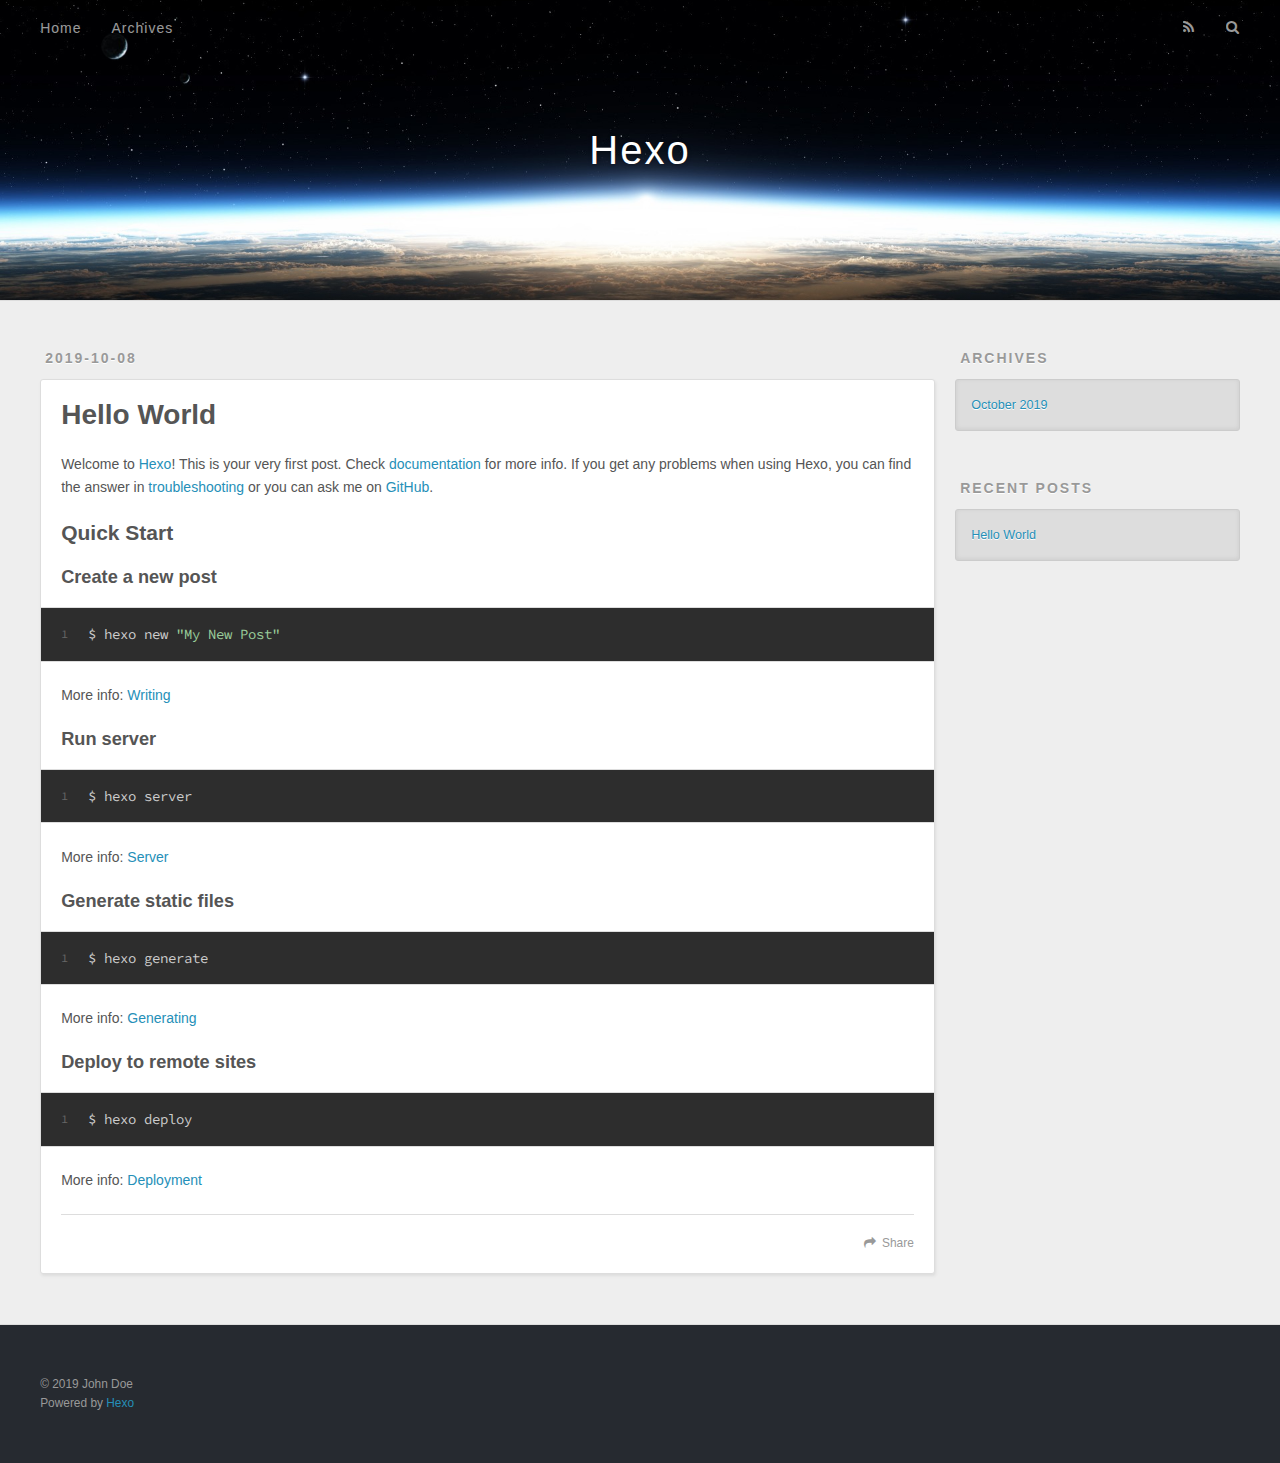
==== index.html @ 17c4434a "Site updated: 2019-10-08 11:26:04" ====
<!DOCTYPE html>
<html>
<head><meta name="generator" content="Hexo 3.9.0">
  <meta charset="utf-8">
  

  
  <title>Hexo</title>
  <meta name="viewport" content="width=device-width, initial-scale=1, maximum-scale=1">
  <meta property="og:type" content="website">
<meta property="og:title" content="Hexo">
<meta property="og:url" content="http://yoursite.com/index.html">
<meta property="og:site_name" content="Hexo">
<meta property="og:locale" content="en">
<meta name="twitter:card" content="summary">
<meta name="twitter:title" content="Hexo">
  
    <link rel="alternate" href="/atom.xml" title="Hexo" type="application/atom+xml">
  
  
    <link rel="icon" href="/favicon.png">
  
  
    <link href="//fonts.googleapis.com/css?family=Source+Code+Pro" rel="stylesheet" type="text/css">
  
  <link rel="stylesheet" href="/css/style.css">
</head>
</html>
<body>
  <div id="container">
    <div id="wrap">
      <header id="header">
  <div id="banner"></div>
  <div id="header-outer" class="outer">
    <div id="header-title" class="inner">
      <h1 id="logo-wrap">
        <a href="/" id="logo">Hexo</a>
      </h1>
      
    </div>
    <div id="header-inner" class="inner">
      <nav id="main-nav">
        <a id="main-nav-toggle" class="nav-icon"></a>
        
          <a class="main-nav-link" href="/">Home</a>
        
          <a class="main-nav-link" href="/archives">Archives</a>
        
      </nav>
      <nav id="sub-nav">
        
          <a id="nav-rss-link" class="nav-icon" href="/atom.xml" title="RSS Feed"></a>
        
        <a id="nav-search-btn" class="nav-icon" title="Search"></a>
      </nav>
      <div id="search-form-wrap">
        <form action="//google.com/search" method="get" accept-charset="UTF-8" class="search-form"><input type="search" name="q" class="search-form-input" placeholder="Search"><button type="submit" class="search-form-submit">&#xF002;</button><input type="hidden" name="sitesearch" value="http://yoursite.com"></form>
      </div>
    </div>
  </div>
</header>
      <div class="outer">
        <section id="main">
  
    <article id="post-hello-world" class="article article-type-post" itemscope itemprop="blogPost">
  <div class="article-meta">
    <a href="/2019/10/08/hello-world/" class="article-date">
  <time datetime="2019-10-08T03:15:19.985Z" itemprop="datePublished">2019-10-08</time>
</a>
    
  </div>
  <div class="article-inner">
    
    
      <header class="article-header">
        
  
    <h1 itemprop="name">
      <a class="article-title" href="/2019/10/08/hello-world/">Hello World</a>
    </h1>
  

      </header>
    
    <div class="article-entry" itemprop="articleBody">
      
        <p>Welcome to <a href="https://hexo.io/" target="_blank" rel="noopener">Hexo</a>! This is your very first post. Check <a href="https://hexo.io/docs/" target="_blank" rel="noopener">documentation</a> for more info. If you get any problems when using Hexo, you can find the answer in <a href="https://hexo.io/docs/troubleshooting.html" target="_blank" rel="noopener">troubleshooting</a> or you can ask me on <a href="https://github.com/hexojs/hexo/issues" target="_blank" rel="noopener">GitHub</a>.</p>
<h2 id="Quick-Start"><a href="#Quick-Start" class="headerlink" title="Quick Start"></a>Quick Start</h2><h3 id="Create-a-new-post"><a href="#Create-a-new-post" class="headerlink" title="Create a new post"></a>Create a new post</h3><figure class="highlight bash"><table><tr><td class="gutter"><pre><span class="line">1</span><br></pre></td><td class="code"><pre><span class="line">$ hexo new <span class="string">"My New Post"</span></span><br></pre></td></tr></table></figure>

<p>More info: <a href="https://hexo.io/docs/writing.html" target="_blank" rel="noopener">Writing</a></p>
<h3 id="Run-server"><a href="#Run-server" class="headerlink" title="Run server"></a>Run server</h3><figure class="highlight bash"><table><tr><td class="gutter"><pre><span class="line">1</span><br></pre></td><td class="code"><pre><span class="line">$ hexo server</span><br></pre></td></tr></table></figure>

<p>More info: <a href="https://hexo.io/docs/server.html" target="_blank" rel="noopener">Server</a></p>
<h3 id="Generate-static-files"><a href="#Generate-static-files" class="headerlink" title="Generate static files"></a>Generate static files</h3><figure class="highlight bash"><table><tr><td class="gutter"><pre><span class="line">1</span><br></pre></td><td class="code"><pre><span class="line">$ hexo generate</span><br></pre></td></tr></table></figure>

<p>More info: <a href="https://hexo.io/docs/generating.html" target="_blank" rel="noopener">Generating</a></p>
<h3 id="Deploy-to-remote-sites"><a href="#Deploy-to-remote-sites" class="headerlink" title="Deploy to remote sites"></a>Deploy to remote sites</h3><figure class="highlight bash"><table><tr><td class="gutter"><pre><span class="line">1</span><br></pre></td><td class="code"><pre><span class="line">$ hexo deploy</span><br></pre></td></tr></table></figure>

<p>More info: <a href="https://hexo.io/docs/deployment.html" target="_blank" rel="noopener">Deployment</a></p>

      
    </div>
    <footer class="article-footer">
      <a data-url="http://yoursite.com/2019/10/08/hello-world/" data-id="ck1h9xzbs0000but6l1lgj0z0" class="article-share-link">Share</a>
      
      
    </footer>
  </div>
  
</article>


  


</section>
        
          <aside id="sidebar">
  
    

  
    

  
    
  
    
  <div class="widget-wrap">
    <h3 class="widget-title">Archives</h3>
    <div class="widget">
      <ul class="archive-list"><li class="archive-list-item"><a class="archive-list-link" href="/archives/2019/10/">October 2019</a></li></ul>
    </div>
  </div>


  
    
  <div class="widget-wrap">
    <h3 class="widget-title">Recent Posts</h3>
    <div class="widget">
      <ul>
        
          <li>
            <a href="/2019/10/08/hello-world/">Hello World</a>
          </li>
        
      </ul>
    </div>
  </div>

  
</aside>
        
      </div>
      <footer id="footer">
  
  <div class="outer">
    <div id="footer-info" class="inner">
      &copy; 2019 John Doe<br>
      Powered by <a href="http://hexo.io/" target="_blank">Hexo</a>
    </div>
  </div>
</footer>
    </div>
    <nav id="mobile-nav">
  
    <a href="/" class="mobile-nav-link">Home</a>
  
    <a href="/archives" class="mobile-nav-link">Archives</a>
  
</nav>
    

<script src="//ajax.googleapis.com/ajax/libs/jquery/2.0.3/jquery.min.js"></script>


  <link rel="stylesheet" href="/fancybox/jquery.fancybox.css">
  <script src="/fancybox/jquery.fancybox.pack.js"></script>


<script src="/js/script.js"></script>



  </div>
</body>
</html>
---- css/style.css ----
body {
  width: 100%;
}
body:before,
body:after {
  content: "";
  display: table;
}
body:after {
  clear: both;
}
html,
body,
div,
span,
applet,
object,
iframe,
h1,
h2,
h3,
h4,
h5,
h6,
p,
blockquote,
pre,
a,
abbr,
acronym,
address,
big,
cite,
code,
del,
dfn,
em,
img,
ins,
kbd,
q,
s,
samp,
small,
strike,
strong,
sub,
sup,
tt,
var,
dl,
dt,
dd,
ol,
ul,
li,
fieldset,
form,
label,
legend,
table,
caption,
tbody,
tfoot,
thead,
tr,
th,
td {
  margin: 0;
  padding: 0;
  border: 0;
  outline: 0;
  font-weight: inherit;
  font-style: inherit;
  font-family: inherit;
  font-size: 100%;
  vertical-align: baseline;
}
body {
  line-height: 1;
  color: #000;
  background: #fff;
}
ol,
ul {
  list-style: none;
}
table {
  border-collapse: separate;
  border-spacing: 0;
  vertical-align: middle;
}
caption,
th,
td {
  text-align: left;
  font-weight: normal;
  vertical-align: middle;
}
a img {
  border: none;
}
input,
button {
  margin: 0;
  padding: 0;
}
input::-moz-focus-inner,
button::-moz-focus-inner {
  border: 0;
  padding: 0;
}
@font-face {
  font-family: FontAwesome;
  font-style: normal;
  font-weight: normal;
  src: url("fonts/fontawesome-webfont.eot?v=#4.0.3");
  src: url("fonts/fontawesome-webfont.eot?#iefix&v=#4.0.3") format("embedded-opentype"), url("fonts/fontawesome-webfont.woff?v=#4.0.3") format("woff"), url("fonts/fontawesome-webfont.ttf?v=#4.0.3") format("truetype"), url("fonts/fontawesome-webfont.svg#fontawesomeregular?v=#4.0.3") format("svg");
}
html,
body,
#container {
  height: 100%;
}
body {
  background: #eee;
  font: 14px -apple-system, BlinkMacSystemFont, "Segoe UI", "Roboto", "Oxygen", "Ubuntu", "Cantarell", "Fira Sans", "Droid Sans", "Helvetica Neue", sans-serif;
  -webkit-text-size-adjust: 100%;
}
.outer {
  max-width: 1220px;
  margin: 0 auto;
  padding: 0 20px;
}
.outer:before,
.outer:after {
  content: "";
  display: table;
}
.outer:after {
  clear: both;
}
.inner {
  display: inline;
  float: left;
  width: 98.33333333333333%;
  margin: 0 0.833333333333333%;
}
.left,
.alignleft {
  float: left;
}
.right,
.alignright {
  float: right;
}
.clear {
  clear: both;
}
#container {
  position: relative;
}
.mobile-nav-on {
  overflow: hidden;
}
#wrap {
  height: 100%;
  width: 100%;
  position: absolute;
  top: 0;
  left: 0;
  -webkit-transition: 0.2s ease-out;
  -moz-transition: 0.2s ease-out;
  -ms-transition: 0.2s ease-out;
  transition: 0.2s ease-out;
  z-index: 1;
  background: #eee;
}
.mobile-nav-on #wrap {
  left: 280px;
}
@media screen and (min-width: 768px) {
  #main {
    display: inline;
    float: left;
    width: 73.33333333333333%;
    margin: 0 0.833333333333333%;
  }
}
.article-date,
.article-category-link,
.archive-year,
.widget-title {
  text-decoration: none;
  text-transform: uppercase;
  letter-spacing: 2px;
  color: #999;
  margin-bottom: 1em;
  margin-left: 5px;
  line-height: 1em;
  text-shadow: 0 1px #fff;
  font-weight: bold;
}
.article-inner,
.archive-article-inner {
  background: #fff;
  -webkit-box-shadow: 1px 2px 3px #ddd;
  box-shadow: 1px 2px 3px #ddd;
  border: 1px solid #ddd;
  border-radius: 3px;
}
.article-entry h1,
.widget h1 {
  font-size: 2em;
}
.article-entry h2,
.widget h2 {
  font-size: 1.5em;
}
.article-entry h3,
.widget h3 {
  font-size: 1.3em;
}
.article-entry h4,
.widget h4 {
  font-size: 1.2em;
}
.article-entry h5,
.widget h5 {
  font-size: 1em;
}
.article-entry h6,
.widget h6 {
  font-size: 1em;
  color: #999;
}
.article-entry hr,
.widget hr {
  border: 1px dashed #ddd;
}
.article-entry strong,
.widget strong {
  font-weight: bold;
}
.article-entry em,
.widget em,
.article-entry cite,
.widget cite {
  font-style: italic;
}
.article-entry sup,
.widget sup,
.article-entry sub,
.widget sub {
  font-size: 0.75em;
  line-height: 0;
  position: relative;
  vertical-align: baseline;
}
.article-entry sup,
.widget sup {
  top: -0.5em;
}
.article-entry sub,
.widget sub {
  bottom: -0.2em;
}
.article-entry small,
.widget small {
  font-size: 0.85em;
}
.article-entry acronym,
.widget acronym,
.article-entry abbr,
.widget abbr {
  border-bottom: 1px dotted;
}
.article-entry ul,
.widget ul,
.article-entry ol,
.widget ol,
.article-entry dl,
.widget dl {
  margin: 0 20px;
  line-height: 1.6em;
}
.article-entry ul ul,
.widget ul ul,
.article-entry ol ul,
.widget ol ul,
.article-entry ul ol,
.widget ul ol,
.article-entry ol ol,
.widget ol ol {
  margin-top: 0;
  margin-bottom: 0;
}
.article-entry ul,
.widget ul {
  list-style: disc;
}
.article-entry ol,
.widget ol {
  list-style: decimal;
}
.article-entry dt,
.widget dt {
  font-weight: bold;
}
#header {
  height: 300px;
  position: relative;
  border-bottom: 1px solid #ddd;
}
#header:before,
#header:after {
  content: "";
  position: absolute;
  left: 0;
  right: 0;
  height: 40px;
}
#header:before {
  top: 0;
  background: -webkit-linear-gradient(rgba(0,0,0,0.2), transparent);
  background: -moz-linear-gradient(rgba(0,0,0,0.2), transparent);
  background: -ms-linear-gradient(rgba(0,0,0,0.2), transparent);
  background: linear-gradient(rgba(0,0,0,0.2), transparent);
}
#header:after {
  bottom: 0;
  background: -webkit-linear-gradient(transparent, rgba(0,0,0,0.2));
  background: -moz-linear-gradient(transparent, rgba(0,0,0,0.2));
  background: -ms-linear-gradient(transparent, rgba(0,0,0,0.2));
  background: linear-gradient(transparent, rgba(0,0,0,0.2));
}
#header-outer {
  height: 100%;
  position: relative;
}
#header-inner {
  position: relative;
  overflow: hidden;
}
#banner {
  position: absolute;
  top: 0;
  left: 0;
  width: 100%;
  height: 100%;
  background: url("images/banner.jpg") center #000;
  -webkit-background-size: cover;
  -moz-background-size: cover;
  background-size: cover;
  z-index: -1;
}
#header-title {
  text-align: center;
  height: 40px;
  position: absolute;
  top: 50%;
  left: 0;
  margin-top: -20px;
}
#logo,
#subtitle {
  text-decoration: none;
  color: #fff;
  font-weight: 300;
  text-shadow: 0 1px 4px rgba(0,0,0,0.3);
}
#logo {
  font-size: 40px;
  line-height: 40px;
  letter-spacing: 2px;
}
#subtitle {
  font-size: 16px;
  line-height: 16px;
  letter-spacing: 1px;
}
#subtitle-wrap {
  margin-top: 16px;
}
#main-nav {
  float: left;
  margin-left: -15px;
}
.nav-icon,
.main-nav-link {
  float: left;
  color: #fff;
  opacity: 0.6;
  text-decoration: none;
  text-shadow: 0 1px rgba(0,0,0,0.2);
  -webkit-transition: opacity 0.2s;
  -moz-transition: opacity 0.2s;
  -ms-transition: opacity 0.2s;
  transition: opacity 0.2s;
  display: block;
  padding: 20px 15px;
}
.nav-icon:hover,
.main-nav-link:hover {
  opacity: 1;
}
.nav-icon {
  font-family: FontAwesome;
  text-align: center;
  font-size: 14px;
  width: 14px;
  height: 14px;
  padding: 20px 15px;
  position: relative;
  cursor: pointer;
}
.main-nav-link {
  font-weight: 300;
  letter-spacing: 1px;
}
@media screen and (max-width: 479px) {
  .main-nav-link {
    display: none;
  }
}
#main-nav-toggle {
  display: none;
}
#main-nav-toggle:before {
  content: "\f0c9";
}
@media screen and (max-width: 479px) {
  #main-nav-toggle {
    display: block;
  }
}
#sub-nav {
  float: right;
  margin-right: -15px;
}
#nav-rss-link:before {
  content: "\f09e";
}
#nav-search-btn:before {
  content: "\f002";
}
#search-form-wrap {
  position: absolute;
  top: 15px;
  width: 150px;
  height: 30px;
  right: -150px;
  opacity: 0;
  -webkit-transition: 0.2s ease-out;
  -moz-transition: 0.2s ease-out;
  -ms-transition: 0.2s ease-out;
  transition: 0.2s ease-out;
}
#search-form-wrap.on {
  opacity: 1;
  right: 0;
}
@media screen and (max-width: 479px) {
  #search-form-wrap {
    width: 100%;
    right: -100%;
  }
}
.search-form {
  position: absolute;
  top: 0;
  left: 0;
  right: 0;
  background: #fff;
  padding: 5px 15px;
  border-radius: 15px;
  -webkit-box-shadow: 0 0 10px rgba(0,0,0,0.3);
  box-shadow: 0 0 10px rgba(0,0,0,0.3);
}
.search-form-input {
  border: none;
  background: none;
  color: #555;
  width: 100%;
  font: 13px -apple-system, BlinkMacSystemFont, "Segoe UI", "Roboto", "Oxygen", "Ubuntu", "Cantarell", "Fira Sans", "Droid Sans", "Helvetica Neue", sans-serif;
  outline: none;
}
.search-form-input::-webkit-search-results-decoration,
.search-form-input::-webkit-search-cancel-button {
  -webkit-appearance: none;
}
.search-form-submit {
  position: absolute;
  top: 50%;
  right: 10px;
  margin-top: -7px;
  font: 13px FontAwesome;
  border: none;
  background: none;
  color: #bbb;
  cursor: pointer;
}
.search-form-submit:hover,
.search-form-submit:focus {
  color: #777;
}
.article {
  margin: 50px 0;
}
.article-inner {
  overflow: hidden;
}
.article-meta:before,
.article-meta:after {
  content: "";
  display: table;
}
.article-meta:after {
  clear: both;
}
.article-date {
  float: left;
}
.article-category {
  float: left;
  line-height: 1em;
  color: #ccc;
  text-shadow: 0 1px #fff;
  margin-left: 8px;
}
.article-category:before {
  content: "\2022";
}
.article-category-link {
  margin: 0 12px 1em;
}
.article-header {
  padding: 20px 20px 0;
}
.article-title {
  text-decoration: none;
  font-size: 2em;
  font-weight: bold;
  color: #555;
  line-height: 1.1em;
  -webkit-transition: color 0.2s;
  -moz-transition: color 0.2s;
  -ms-transition: color 0.2s;
  transition: color 0.2s;
}
a.article-title:hover {
  color: #258fb8;
}
.article-entry {
  color: #555;
  padding: 0 20px;
}
.article-entry:before,
.article-entry:after {
  content: "";
  display: table;
}
.article-entry:after {
  clear: both;
}
.article-entry p,
.article-entry table {
  line-height: 1.6em;
  margin: 1.6em 0;
}
.article-entry h1,
.article-entry h2,
.article-entry h3,
.article-entry h4,
.article-entry h5,
.article-entry h6 {
  font-weight: bold;
}
.article-entry h1,
.article-entry h2,
.article-entry h3,
.article-entry h4,
.article-entry h5,
.article-entry h6 {
  line-height: 1.1em;
  margin: 1.1em 0;
}
.article-entry a {
  color: #258fb8;
  text-decoration: none;
}
.article-entry a:hover {
  text-decoration: underline;
}
.article-entry ul,
.article-entry ol,
.article-entry dl {
  margin-top: 1.6em;
  margin-bottom: 1.6em;
}
.article-entry img,
.article-entry video {
  max-width: 100%;
  height: auto;
  display: block;
  margin: auto;
}
.article-entry iframe {
  border: none;
}
.article-entry table {
  width: 100%;
  border-collapse: collapse;
  border-spacing: 0;
}
.article-entry th {
  font-weight: bold;
  border-bottom: 3px solid #ddd;
  padding-bottom: 0.5em;
}
.article-entry td {
  border-bottom: 1px solid #ddd;
  padding: 10px 0;
}
.article-entry blockquote {
  font-family: Georgia, "Times New Roman", serif;
  font-size: 1.4em;
  margin: 1.6em 20px;
  text-align: center;
}
.article-entry blockquote footer {
  font-size: 14px;
  margin: 1.6em 0;
  font-family: -apple-system, BlinkMacSystemFont, "Segoe UI", "Roboto", "Oxygen", "Ubuntu", "Cantarell", "Fira Sans", "Droid Sans", "Helvetica Neue", sans-serif;
}
.article-entry blockquote footer cite:before {
  content: "—";
  padding: 0 0.5em;
}
.article-entry .pullquote {
  text-align: left;
  width: 45%;
  margin: 0;
}
.article-entry .pullquote.left {
  margin-left: 0.5em;
  margin-right: 1em;
}
.article-entry .pullquote.right {
  margin-right: 0.5em;
  margin-left: 1em;
}
.article-entry .caption {
  color: #999;
  display: block;
  font-size: 0.9em;
  margin-top: 0.5em;
  position: relative;
  text-align: center;
}
.article-entry .video-container {
  position: relative;
  padding-top: 56.25%;
  height: 0;
  overflow: hidden;
}
.article-entry .video-container iframe,
.article-entry .video-container object,
.article-entry .video-container embed {
  position: absolute;
  top: 0;
  left: 0;
  width: 100%;
  height: 100%;
  margin-top: 0;
}
.article-more-link a {
  display: inline-block;
  line-height: 1em;
  padding: 6px 15px;
  border-radius: 15px;
  background: #eee;
  color: #999;
  text-shadow: 0 1px #fff;
  text-decoration: none;
}
.article-more-link a:hover {
  background: #258fb8;
  color: #fff;
  text-decoration: none;
  text-shadow: 0 1px #1e7293;
}
.article-footer {
  font-size: 0.85em;
  line-height: 1.6em;
  border-top: 1px solid #ddd;
  padding-top: 1.6em;
  margin: 0 20px 20px;
}
.article-footer:before,
.article-footer:after {
  content: "";
  display: table;
}
.article-footer:after {
  clear: both;
}
.article-footer a {
  color: #999;
  text-decoration: none;
}
.article-footer a:hover {
  color: #555;
}
.article-tag-list-item {
  float: left;
  margin-right: 10px;
}
.article-tag-list-link:before {
  content: "#";
}
.article-comment-link {
  float: right;
}
.article-comment-link:before {
  content: "\f075";
  font-family: FontAwesome;
  padding-right: 8px;
}
.article-share-link {
  cursor: pointer;
  float: right;
  margin-left: 20px;
}
.article-share-link:before {
  content: "\f064";
  font-family: FontAwesome;
  padding-right: 6px;
}
#article-nav {
  position: relative;
}
#article-nav:before,
#article-nav:after {
  content: "";
  display: table;
}
#article-nav:after {
  clear: both;
}
@media screen and (min-width: 768px) {
  #article-nav {
    margin: 50px 0;
  }
  #article-nav:before {
    width: 8px;
    height: 8px;
    position: absolute;
    top: 50%;
    left: 50%;
    margin-top: -4px;
    margin-left: -4px;
    content: "";
    border-radius: 50%;
    background: #ddd;
    -webkit-box-shadow: 0 1px 2px #fff;
    box-shadow: 0 1px 2px #fff;
  }
}
.article-nav-link-wrap {
  text-decoration: none;
  text-shadow: 0 1px #fff;
  color: #999;
  -webkit-box-sizing: border-box;
  -moz-box-sizing: border-box;
  box-sizing: border-box;
  margin-top: 50px;
  text-align: center;
  display: block;
}
.article-nav-link-wrap:hover {
  color: #555;
}
@media screen and (min-width: 768px) {
  .article-nav-link-wrap {
    width: 50%;
    margin-top: 0;
  }
}
@media screen and (min-width: 768px) {
  #article-nav-newer {
    float: left;
    text-align: right;
    padding-right: 20px;
  }
}
@media screen and (min-width: 768px) {
  #article-nav-older {
    float: right;
    text-align: left;
    padding-left: 20px;
  }
}
.article-nav-caption {
  text-transform: uppercase;
  letter-spacing: 2px;
  color: #ddd;
  line-height: 1em;
  font-weight: bold;
}
#article-nav-newer .article-nav-caption {
  margin-right: -2px;
}
.article-nav-title {
  font-size: 0.85em;
  line-height: 1.6em;
  margin-top: 0.5em;
}
.article-share-box {
  position: absolute;
  display: none;
  background: #fff;
  -webkit-box-shadow: 1px 2px 10px rgba(0,0,0,0.2);
  box-shadow: 1px 2px 10px rgba(0,0,0,0.2);
  border-radius: 3px;
  margin-left: -145px;
  overflow: hidden;
  z-index: 1;
}
.article-share-box.on {
  display: block;
}
.article-share-input {
  width: 100%;
  background: none;
  -webkit-box-sizing: border-box;
  -moz-box-sizing: border-box;
  box-sizing: border-box;
  font: 14px -apple-system, BlinkMacSystemFont, "Segoe UI", "Roboto", "Oxygen", "Ubuntu", "Cantarell", "Fira Sans", "Droid Sans", "Helvetica Neue", sans-serif;
  padding: 0 15px;
  color: #555;
  outline: none;
  border: 1px solid #ddd;
  border-radius: 3px 3px 0 0;
  height: 36px;
  line-height: 36px;
}
.article-share-links {
  background: #eee;
}
.article-share-links:before,
.article-share-links:after {
  content: "";
  display: table;
}
.article-share-links:after {
  clear: both;
}
.article-share-twitter,
.article-share-facebook,
.article-share-pinterest,
.article-share-google {
  width: 50px;
  height: 36px;
  display: block;
  float: left;
  position: relative;
  color: #999;
  text-shadow: 0 1px #fff;
}
.article-share-twitter:before,
.article-share-facebook:before,
.article-share-pinterest:before,
.article-share-google:before {
  font-size: 20px;
  font-family: FontAwesome;
  width: 20px;
  height: 20px;
  position: absolute;
  top: 50%;
  left: 50%;
  margin-top: -10px;
  margin-left: -10px;
  text-align: center;
}
.article-share-twitter:hover,
.article-share-facebook:hover,
.article-share-pinterest:hover,
.article-share-google:hover {
  color: #fff;
}
.article-share-twitter:before {
  content: "\f099";
}
.article-share-twitter:hover {
  background: #00aced;
  text-shadow: 0 1px #008abe;
}
.article-share-facebook:before {
  content: "\f09a";
}
.article-share-facebook:hover {
  background: #3b5998;
  text-shadow: 0 1px #2f477a;
}
.article-share-pinterest:before {
  content: "\f0d2";
}
.article-share-pinterest:hover {
  background: #cb2027;
  text-shadow: 0 1px #a21a1f;
}
.article-share-google:before {
  content: "\f0d5";
}
.article-share-google:hover {
  background: #dd4b39;
  text-shadow: 0 1px #be3221;
}
.article-gallery {
  background: #000;
  position: relative;
}
.article-gallery-photos {
  position: relative;
  overflow: hidden;
}
.article-gallery-img {
  display: none;
  max-width: 100%;
}
.article-gallery-img:first-child {
  display: block;
}
.article-gallery-img.loaded {
  position: absolute;
  display: block;
}
.article-gallery-img img {
  display: block;
  max-width: 100%;
  margin: 0 auto;
}
#comments {
  background: #fff;
  -webkit-box-shadow: 1px 2px 3px #ddd;
  box-shadow: 1px 2px 3px #ddd;
  padding: 20px;
  border: 1px solid #ddd;
  border-radius: 3px;
  margin: 50px 0;
}
#comments a {
  color: #258fb8;
}
.archives-wrap {
  margin: 50px 0;
}
.archives:before,
.archives:after {
  content: "";
  display: table;
}
.archives:after {
  clear: both;
}
.archive-year-wrap {
  margin-bottom: 1em;
}
.archives {
  -webkit-column-gap: 10px;
  -moz-column-gap: 10px;
  column-gap: 10px;
}
@media screen and (min-width: 480px) and (max-width: 767px) {
  .archives {
    -webkit-column-count: 2;
    -moz-column-count: 2;
    column-count: 2;
  }
}
@media screen and (min-width: 768px) {
  .archives {
    -webkit-column-count: 3;
    -moz-column-count: 3;
    column-count: 3;
  }
}
.archive-article {
  -webkit-column-break-inside: avoid;
  page-break-inside: avoid;
  overflow: hidden;
  break-inside: avoid-column;
}
.archive-article-inner {
  padding: 10px;
  margin-bottom: 15px;
}
.archive-article-title {
  text-decoration: none;
  font-weight: bold;
  color: #555;
  -webkit-transition: color 0.2s;
  -moz-transition: color 0.2s;
  -ms-transition: color 0.2s;
  transition: color 0.2s;
  line-height: 1.6em;
}
.archive-article-title:hover {
  color: #258fb8;
}
.archive-article-footer {
  margin-top: 1em;
}
.archive-article-date {
  color: #999;
  text-decoration: none;
  font-size: 0.85em;
  line-height: 1em;
  margin-bottom: 0.5em;
  display: block;
}
#page-nav {
  margin: 50px auto;
  background: #fff;
  -webkit-box-shadow: 1px 2px 3px #ddd;
  box-shadow: 1px 2px 3px #ddd;
  border: 1px solid #ddd;
  border-radius: 3px;
  text-align: center;
  color: #999;
  overflow: hidden;
}
#page-nav:before,
#page-nav:after {
  content: "";
  display: table;
}
#page-nav:after {
  clear: both;
}
#page-nav a,
#page-nav span {
  padding: 10px 20px;
  line-height: 1;
  height: 2ex;
}
#page-nav a {
  color: #999;
  text-decoration: none;
}
#page-nav a:hover {
  background: #999;
  color: #fff;
}
#page-nav .prev {
  float: left;
}
#page-nav .next {
  float: right;
}
#page-nav .page-number {
  display: inline-block;
}
@media screen and (max-width: 479px) {
  #page-nav .page-number {
    display: none;
  }
}
#page-nav .current {
  color: #555;
  font-weight: bold;
}
#page-nav .space {
  color: #ddd;
}
#footer {
  background: #262a30;
  padding: 50px 0;
  border-top: 1px solid #ddd;
  color: #999;
}
#footer a {
  color: #258fb8;
  text-decoration: none;
}
#footer a:hover {
  text-decoration: underline;
}
#footer-info {
  line-height: 1.6em;
  font-size: 0.85em;
}
.article-entry pre,
.article-entry .highlight {
  background: #2d2d2d;
  margin: 0 -20px;
  padding: 15px 20px;
  border-style: solid;
  border-color: #ddd;
  border-width: 1px 0;
  overflow: auto;
  color: #ccc;
  line-height: 22.400000000000002px;
}
.article-entry .highlight .gutter pre,
.article-entry .gist .gist-file .gist-data .line-numbers {
  color: #666;
  font-size: 0.85em;
}
.article-entry pre,
.article-entry code {
  font-family: "Source Code Pro", Consolas, Monaco, Menlo, Consolas, monospace;
}
.article-entry code {
  background: #eee;
  text-shadow: 0 1px #fff;
  padding: 0 0.3em;
}
.article-entry pre code {
  background: none;
  text-shadow: none;
  padding: 0;
}
.article-entry .highlight pre {
  border: none;
  margin: 0;
  padding: 0;
}
.article-entry .highlight table {
  margin: 0;
  width: auto;
}
.article-entry .highlight td {
  border: none;
  padding: 0;
}
.article-entry .highlight figcaption {
  font-size: 0.85em;
  color: #999;
  line-height: 1em;
  margin-bottom: 1em;
}
.article-entry .highlight figcaption:before,
.article-entry .highlight figcaption:after {
  content: "";
  display: table;
}
.article-entry .highlight figcaption:after {
  clear: both;
}
.article-entry .highlight figcaption a {
  float: right;
}
.article-entry .highlight .gutter pre {
  text-align: right;
  padding-right: 20px;
}
.article-entry .highlight .line {
  height: 22.400000000000002px;
}
.article-entry .highlight .line.marked {
  background: #515151;
}
.article-entry .gist {
  margin: 0 -20px;
  border-style: solid;
  border-color: #ddd;
  border-width: 1px 0;
  background: #2d2d2d;
  padding: 15px 20px 15px 0;
}
.article-entry .gist .gist-file {
  border: none;
  font-family: "Source Code Pro", Consolas, Monaco, Menlo, Consolas, monospace;
  margin: 0;
}
.article-entry .gist .gist-file .gist-data {
  background: none;
  border: none;
}
.article-entry .gist .gist-file .gist-data .line-numbers {
  background: none;
  border: none;
  padding: 0 20px 0 0;
}
.article-entry .gist .gist-file .gist-data .line-data {
  padding: 0 !important;
}
.article-entry .gist .gist-file .highlight {
  margin: 0;
  padding: 0;
  border: none;
}
.article-entry .gist .gist-file .gist-meta {
  background: #2d2d2d;
  color: #999;
  font: 0.85em -apple-system, BlinkMacSystemFont, "Segoe UI", "Roboto", "Oxygen", "Ubuntu", "Cantarell", "Fira Sans", "Droid Sans", "Helvetica Neue", sans-serif;
  text-shadow: 0 0;
  padding: 0;
  margin-top: 1em;
  margin-left: 20px;
}
.article-entry .gist .gist-file .gist-meta a {
  color: #258fb8;
  font-weight: normal;
}
.article-entry .gist .gist-file .gist-meta a:hover {
  text-decoration: underline;
}
pre .comment,
pre .title {
  color: #999;
}
pre .variable,
pre .attribute,
pre .tag,
pre .regexp,
pre .ruby .constant,
pre .xml .tag .title,
pre .xml .pi,
pre .xml .doctype,
pre .html .doctype,
pre .css .id,
pre .css .class,
pre .css .pseudo {
  color: #f2777a;
}
pre .number,
pre .preprocessor,
pre .built_in,
pre .literal,
pre .params,
pre .constant {
  color: #f99157;
}
pre .class,
pre .ruby .class .title,
pre .css .rules .attribute {
  color: #9c9;
}
pre .string,
pre .value,
pre .inheritance,
pre .header,
pre .ruby .symbol,
pre .xml .cdata {
  color: #9c9;
}
pre .css .hexcolor {
  color: #6cc;
}
pre .function,
pre .python .decorator,
pre .python .title,
pre .ruby .function .title,
pre .ruby .title .keyword,
pre .perl .sub,
pre .javascript .title,
pre .coffeescript .title {
  color: #69c;
}
pre .keyword,
pre .javascript .function {
  color: #c9c;
}
@media screen and (max-width: 479px) {
  #mobile-nav {
    position: absolute;
    top: 0;
    left: 0;
    width: 280px;
    height: 100%;
    background: #191919;
    border-right: 1px solid #fff;
  }
}
@media screen and (max-width: 479px) {
  .mobile-nav-link {
    display: block;
    color: #999;
    text-decoration: none;
    padding: 15px 20px;
    font-weight: bold;
  }
  .mobile-nav-link:hover {
    color: #fff;
  }
}
@media screen and (min-width: 768px) {
  #sidebar {
    display: inline;
    float: left;
    width: 23.333333333333332%;
    margin: 0 0.833333333333333%;
  }
}
.widget-wrap {
  margin: 50px 0;
}
.widget {
  color: #777;
  text-shadow: 0 1px #fff;
  background: #ddd;
  -webkit-box-shadow: 0 -1px 4px #ccc inset;
  box-shadow: 0 -1px 4px #ccc inset;
  border: 1px solid #ccc;
  padding: 15px;
  border-radius: 3px;
}
.widget a {
  color: #258fb8;
  text-decoration: none;
}
.widget a:hover {
  text-decoration: underline;
}
.widget ul ul,
.widget ol ul,
.widget dl ul,
.widget ul ol,
.widget ol ol,
.widget dl ol,
.widget ul dl,
.widget ol dl,
.widget dl dl {
  margin-left: 15px;
  list-style: disc;
}
.widget {
  line-height: 1.6em;
  word-wrap: break-word;
  font-size: 0.9em;
}
.widget ul,
.widget ol {
  list-style: none;
  margin: 0;
}
.widget ul ul,
.widget ol ul,
.widget ul ol,
.widget ol ol {
  margin: 0 20px;
}
.widget ul ul,
.widget ol ul {
  list-style: disc;
}
.widget ul ol,
.widget ol ol {
  list-style: decimal;
}
.category-list-count,
.tag-list-count,
.archive-list-count {
  padding-left: 5px;
  color: #999;
  font-size: 0.85em;
}
.category-list-count:before,
.tag-list-count:before,
.archive-list-count:before {
  content: "(";
}
.category-list-count:after,
.tag-list-count:after,
.archive-list-count:after {
  content: ")";
}
.tagcloud a {
  margin-right: 5px;
  display: inline-block;
}
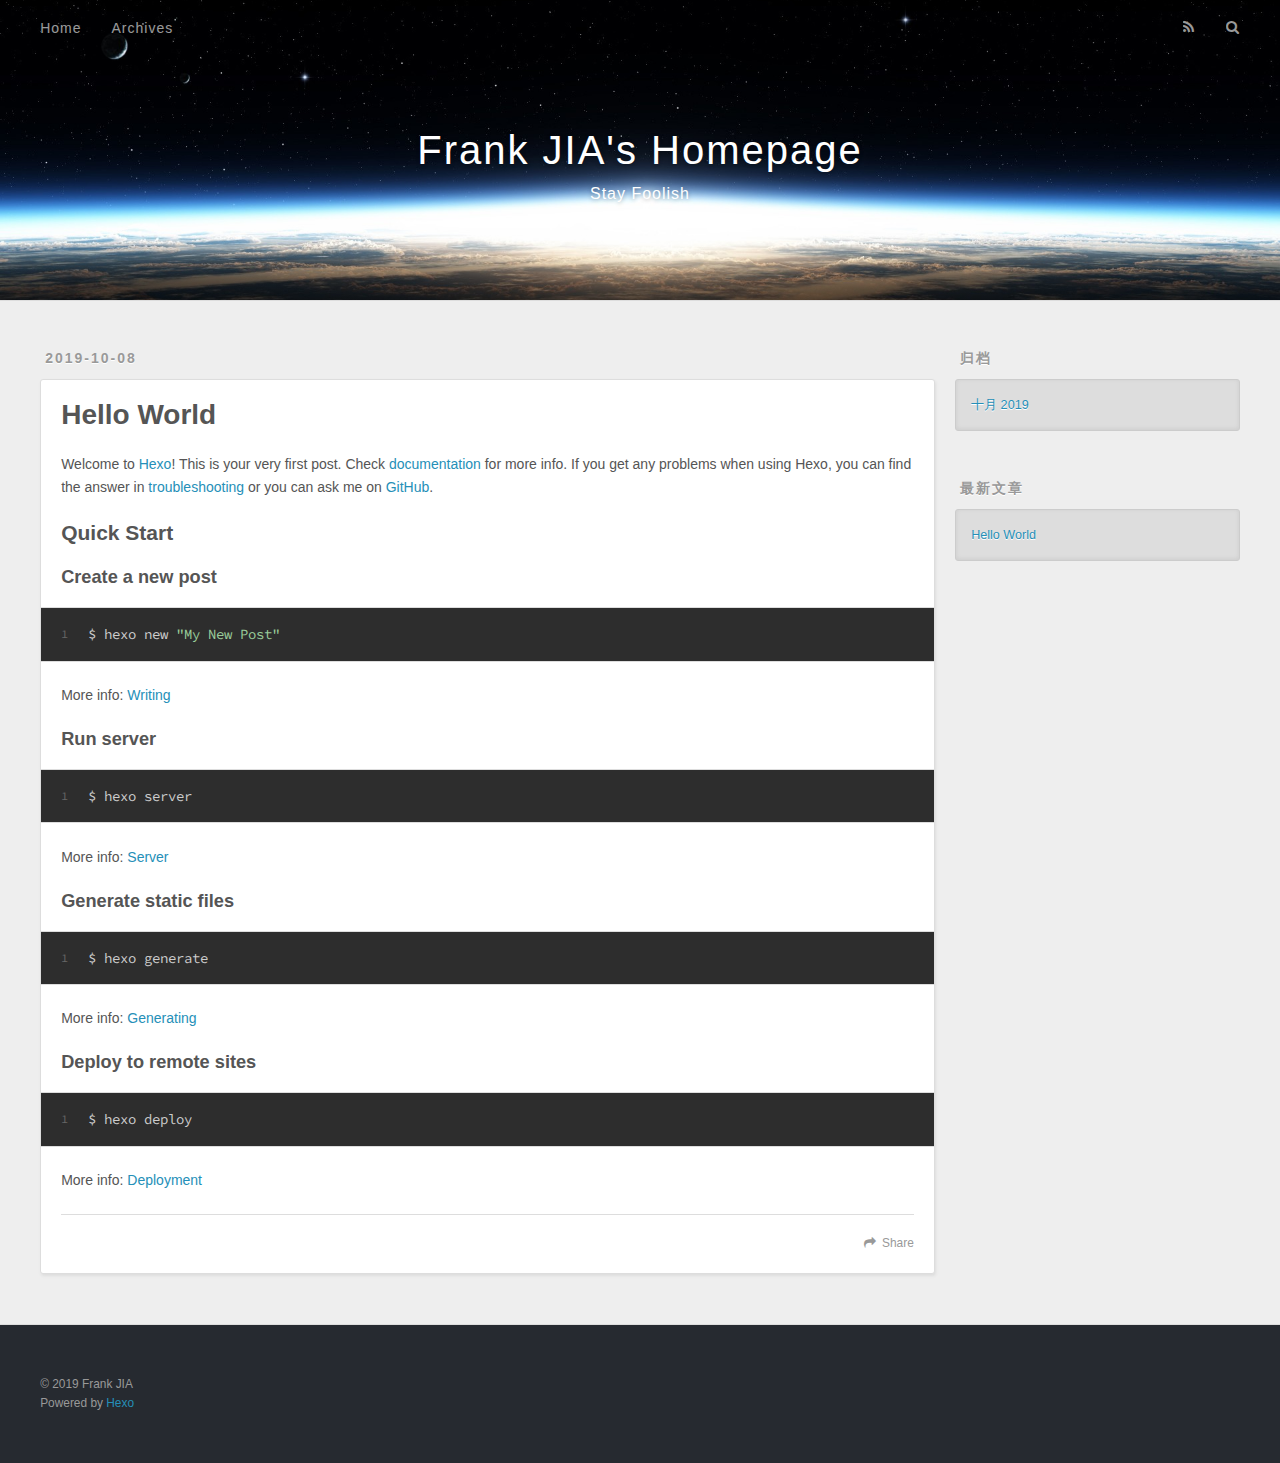
==== commit 72f3ee7a: "Site updated: 2019-10-08 12:33:25" ====
--- a/index.html
+++ b/index.html
@@ -5,17 +5,17 @@
   
 
   
-  <title>Hexo</title>
+  <title>Frank JIA&#39;s Homepage</title>
   <meta name="viewport" content="width=device-width, initial-scale=1, maximum-scale=1">
   <meta property="og:type" content="website">
-<meta property="og:title" content="Hexo">
+<meta property="og:title" content="Frank JIA&#39;s Homepage">
 <meta property="og:url" content="http://yoursite.com/index.html">
-<meta property="og:site_name" content="Hexo">
-<meta property="og:locale" content="en">
+<meta property="og:site_name" content="Frank JIA&#39;s Homepage">
+<meta property="og:locale" content="zh-CN">
 <meta name="twitter:card" content="summary">
-<meta name="twitter:title" content="Hexo">
+<meta name="twitter:title" content="Frank JIA&#39;s Homepage">
   
-    <link rel="alternate" href="/atom.xml" title="Hexo" type="application/atom+xml">
+    <link rel="alternate" href="/atom.xml" title="Frank JIA&#39;s Homepage" type="application/atom+xml">
   
   
     <link rel="icon" href="/favicon.png">
@@ -34,8 +34,12 @@
   <div id="header-outer" class="outer">
     <div id="header-title" class="inner">
       <h1 id="logo-wrap">
-        <a href="/" id="logo">Hexo</a>
+        <a href="/" id="logo">Frank JIA&#39;s Homepage</a>
       </h1>
+      
+        <h2 id="subtitle-wrap">
+          <a href="/" id="subtitle">Stay Foolish</a>
+        </h2>
       
     </div>
     <div id="header-inner" class="inner">
@@ -51,7 +55,7 @@
         
           <a id="nav-rss-link" class="nav-icon" href="/atom.xml" title="RSS Feed"></a>
         
-        <a id="nav-search-btn" class="nav-icon" title="Search"></a>
+        <a id="nav-search-btn" class="nav-icon" title="搜索"></a>
       </nav>
       <div id="search-form-wrap">
         <form action="//google.com/search" method="get" accept-charset="UTF-8" class="search-form"><input type="search" name="q" class="search-form-input" placeholder="Search"><button type="submit" class="search-form-submit">&#xF002;</button><input type="hidden" name="sitesearch" value="http://yoursite.com"></form>
@@ -101,7 +105,7 @@
       
     </div>
     <footer class="article-footer">
-      <a data-url="http://yoursite.com/2019/10/08/hello-world/" data-id="ck1h9xzbs0000but6l1lgj0z0" class="article-share-link">Share</a>
+      <a data-url="http://yoursite.com/2019/10/08/hello-world/" data-id="ck1hcmmra0000twt6jhgaff2f" class="article-share-link">Share</a>
       
       
     </footer>
@@ -127,9 +131,9 @@
   
     
   <div class="widget-wrap">
-    <h3 class="widget-title">Archives</h3>
+    <h3 class="widget-title">归档</h3>
     <div class="widget">
-      <ul class="archive-list"><li class="archive-list-item"><a class="archive-list-link" href="/archives/2019/10/">October 2019</a></li></ul>
+      <ul class="archive-list"><li class="archive-list-item"><a class="archive-list-link" href="/archives/2019/10/">十月 2019</a></li></ul>
     </div>
   </div>
 
@@ -137,7 +141,7 @@
   
     
   <div class="widget-wrap">
-    <h3 class="widget-title">Recent Posts</h3>
+    <h3 class="widget-title">最新文章</h3>
     <div class="widget">
       <ul>
         
@@ -157,7 +161,7 @@
   
   <div class="outer">
     <div id="footer-info" class="inner">
-      &copy; 2019 John Doe<br>
+      &copy; 2019 Frank JIA<br>
       Powered by <a href="http://hexo.io/" target="_blank">Hexo</a>
     </div>
   </div>
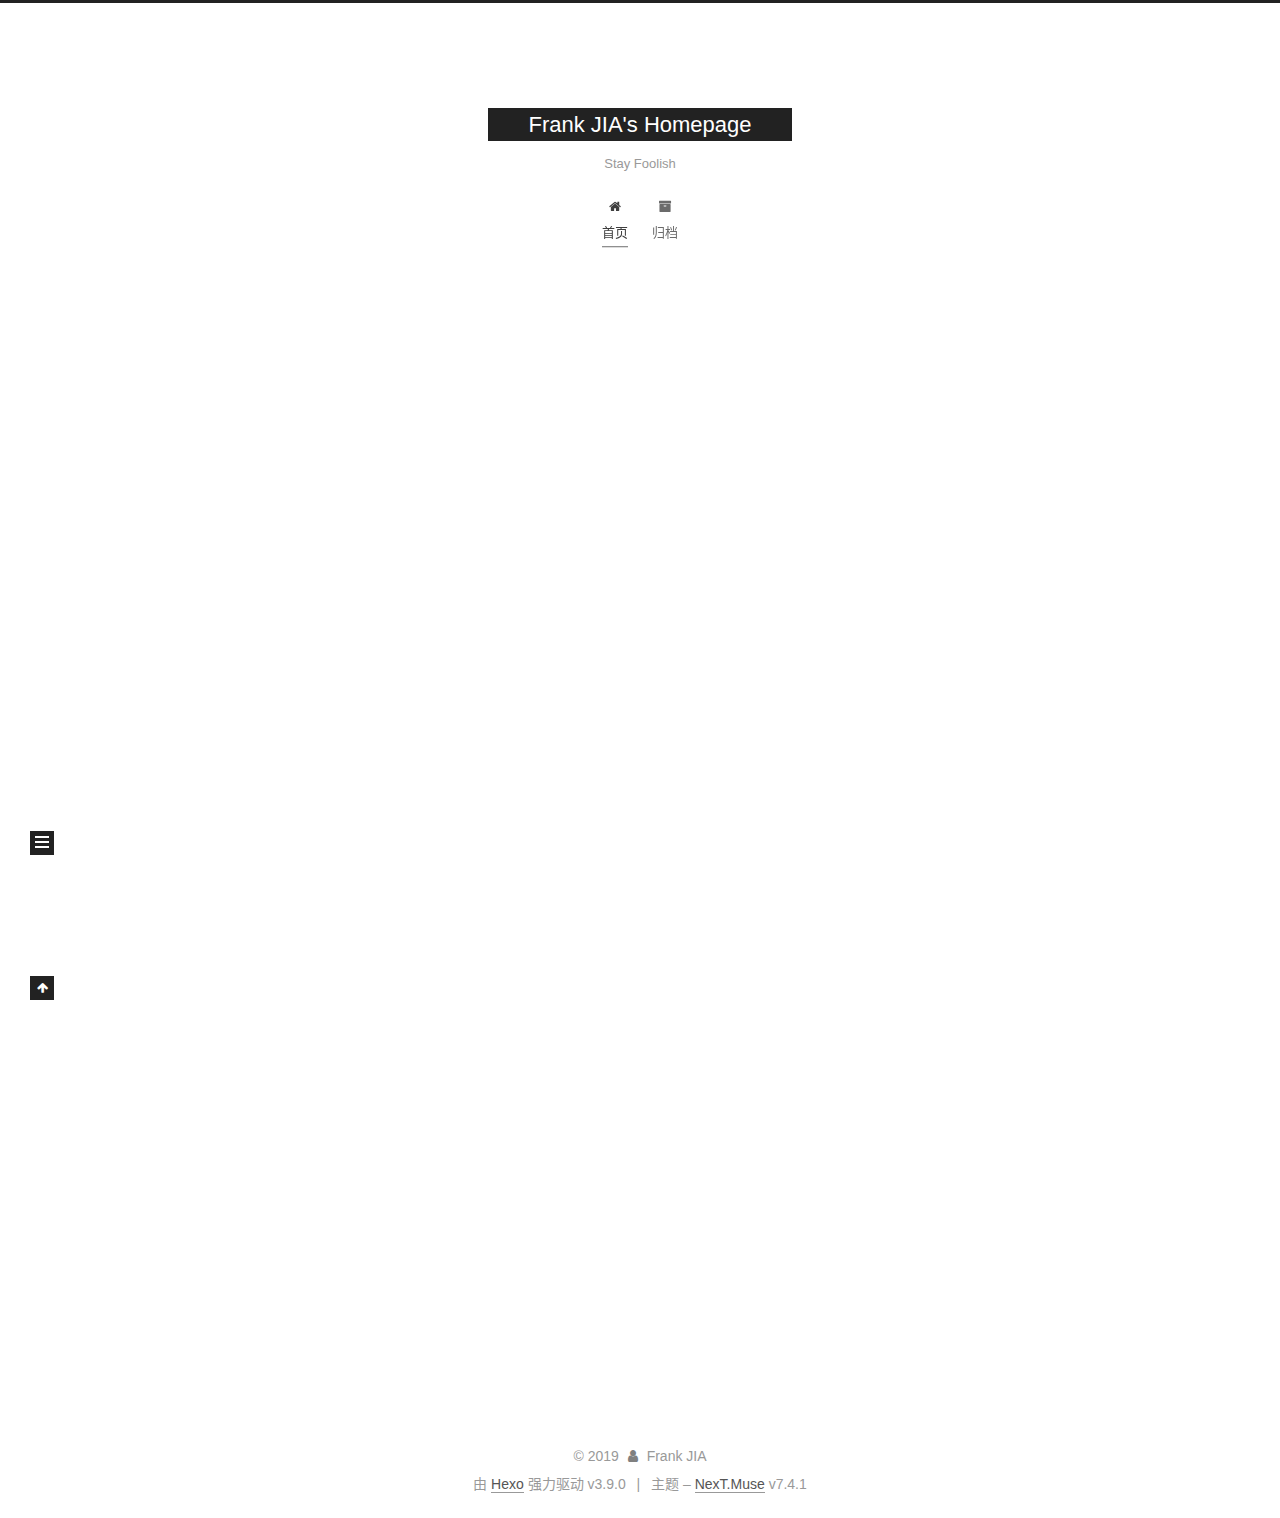
==== commit 9a930fcd: "Site updated: 2019-10-08 13:33:49" ====
--- a/index.html
+++ b/index.html
@@ -1,12 +1,60 @@
 <!DOCTYPE html>
-<html>
-<head><meta name="generator" content="Hexo 3.9.0">
-  <meta charset="utf-8">
-  
-
-  
-  <title>Frank JIA&#39;s Homepage</title>
-  <meta name="viewport" content="width=device-width, initial-scale=1, maximum-scale=1">
+
+
+
+
+
+<html lang="zh-CN">
+<head>
+  <meta charset="UTF-8">
+<meta name="viewport" content="width=device-width, initial-scale=1, maximum-scale=2">
+<meta name="theme-color" content="#222">
+<meta name="generator" content="Hexo 3.9.0">
+  <link rel="apple-touch-icon" sizes="180x180" href="/images/apple-touch-icon-next.png?v=7.4.1">
+  <link rel="icon" type="image/png" sizes="32x32" href="/images/favicon-32x32-next.png?v=7.4.1">
+  <link rel="icon" type="image/png" sizes="16x16" href="/images/favicon-16x16-next.png?v=7.4.1">
+  <link rel="mask-icon" href="/images/logo.svg?v=7.4.1" color="#222">
+
+<link rel="stylesheet" href="/css/main.css?v=7.4.1">
+
+
+<link rel="stylesheet" href="/lib/font-awesome/css/font-awesome.min.css?v=4.7.0">
+
+
+<script id="hexo-configurations">
+  var NexT = window.NexT || {};
+  var CONFIG = {
+    root: '/',
+    scheme: 'Muse',
+    version: '7.4.1',
+    exturl: false,
+    sidebar: {"position":"left","display":"post","offset":12,"onmobile":false},
+    copycode: {"enable":false,"show_result":false,"style":null},
+    back2top: {"enable":true,"sidebar":false,"scrollpercent":false},
+    bookmark: {"enable":false,"color":"#222","save":"auto"},
+    fancybox: false,
+    mediumzoom: false,
+    lazyload: false,
+    pangu: false,
+    algolia: {
+      appID: '',
+      apiKey: '',
+      indexName: '',
+      hits: {"per_page":10},
+      labels: {"input_placeholder":"Search for Posts","hits_empty":"We didn't find any results for the search: ${query}","hits_stats":"${hits} results found in ${time} ms"}
+    },
+    localsearch: {"enable":false,"trigger":"auto","top_n_per_article":1,"unescape":false,"preload":false},
+    path: '',
+    motion: {"enable":true,"async":false,"transition":{"post_block":"fadeIn","post_header":"slideDownIn","post_body":"slideDownIn","coll_header":"slideLeftIn","sidebar":"slideUpIn"}},
+    translation: {
+      copy_button: '复制',
+      copy_success: '复制成功',
+      copy_failure: '复制失败'
+    },
+    sidebarPadding: 40
+  };
+</script>
+
   <meta property="og:type" content="website">
 <meta property="og:title" content="Frank JIA&#39;s Homepage">
 <meta property="og:url" content="http://yoursite.com/index.html">
@@ -14,81 +62,181 @@
 <meta property="og:locale" content="zh-CN">
 <meta name="twitter:card" content="summary">
 <meta name="twitter:title" content="Frank JIA&#39;s Homepage">
-  
-    <link rel="alternate" href="/atom.xml" title="Frank JIA&#39;s Homepage" type="application/atom+xml">
-  
-  
-    <link rel="icon" href="/favicon.png">
-  
-  
-    <link href="//fonts.googleapis.com/css?family=Source+Code+Pro" rel="stylesheet" type="text/css">
-  
-  <link rel="stylesheet" href="/css/style.css">
+  <link rel="canonical" href="http://yoursite.com/">
+
+
+<script id="page-configurations">
+  // https://hexo.io/docs/variables.html
+  CONFIG.page = {
+    sidebar: "",
+    isHome: true,
+    isPost: false,
+    isPage: false,
+    isArchive: false
+  };
+</script>
+
+  <title>Frank JIA's Homepage</title>
+  
+
+
+
+
+
+
+
+
+  <noscript>
+  <style>
+  .use-motion .brand,
+  .use-motion .menu-item,
+  .sidebar-inner,
+  .use-motion .post-block,
+  .use-motion .pagination,
+  .use-motion .comments,
+  .use-motion .post-header,
+  .use-motion .post-body,
+  .use-motion .collection-header { opacity: initial; }
+
+  .use-motion .logo,
+  .use-motion .site-title,
+  .use-motion .site-subtitle {
+    opacity: initial;
+    top: initial;
+  }
+
+  .use-motion .logo-line-before i { left: initial; }
+  .use-motion .logo-line-after i { right: initial; }
+  </style>
+</noscript>
+
 </head>
-</html>
-<body>
-  <div id="container">
-    <div id="wrap">
-      <header id="header">
-  <div id="banner"></div>
-  <div id="header-outer" class="outer">
-    <div id="header-title" class="inner">
-      <h1 id="logo-wrap">
-        <a href="/" id="logo">Frank JIA&#39;s Homepage</a>
-      </h1>
-      
-        <h2 id="subtitle-wrap">
-          <a href="/" id="subtitle">Stay Foolish</a>
-        </h2>
-      
+
+<body itemscope itemtype="http://schema.org/WebPage">
+  <div class="container use-motion">
+    <div class="headband"></div>
+
+    <header id="header" class="header" itemscope itemtype="http://schema.org/WPHeader">
+      <div class="header-inner"><div class="site-brand-container">
+  <div class="site-meta">
+
+    <div>
+      <a href="/" class="brand" rel="start">
+        <span class="logo-line-before"><i></i></span>
+        <span class="site-title">Frank JIA's Homepage</span>
+        <span class="logo-line-after"><i></i></span>
+      </a>
     </div>
-    <div id="header-inner" class="inner">
-      <nav id="main-nav">
-        <a id="main-nav-toggle" class="nav-icon"></a>
-        
-          <a class="main-nav-link" href="/">Home</a>
-        
-          <a class="main-nav-link" href="/archives">Archives</a>
-        
-      </nav>
-      <nav id="sub-nav">
-        
-          <a id="nav-rss-link" class="nav-icon" href="/atom.xml" title="RSS Feed"></a>
-        
-        <a id="nav-search-btn" class="nav-icon" title="搜索"></a>
-      </nav>
-      <div id="search-form-wrap">
-        <form action="//google.com/search" method="get" accept-charset="UTF-8" class="search-form"><input type="search" name="q" class="search-form-input" placeholder="Search"><button type="submit" class="search-form-submit">&#xF002;</button><input type="hidden" name="sitesearch" value="http://yoursite.com"></form>
-      </div>
+        <p class="site-subtitle">Stay Foolish</p>
+      
+  </div>
+
+  <div class="site-nav-toggle">
+    <div class="toggle" aria-label="切换导航栏">
+      <span class="toggle-line toggle-line-first"></span>
+      <span class="toggle-line toggle-line-middle"></span>
+      <span class="toggle-line toggle-line-last"></span>
     </div>
   </div>
-</header>
-      <div class="outer">
-        <section id="main">
-  
-    <article id="post-hello-world" class="article article-type-post" itemscope itemprop="blogPost">
-  <div class="article-meta">
-    <a href="/2019/10/08/hello-world/" class="article-date">
-  <time datetime="2019-10-08T03:15:19.985Z" itemprop="datePublished">2019-10-08</time>
-</a>
-    
-  </div>
-  <div class="article-inner">
-    
-    
-      <header class="article-header">
-        
-  
-    <h1 itemprop="name">
-      <a class="article-title" href="/2019/10/08/hello-world/">Hello World</a>
-    </h1>
-  
-
+</div>
+
+
+<nav class="site-nav">
+  
+  <ul id="menu" class="menu">
+      
+      
+      
+        
+        <li class="menu-item menu-item-home">
+      
+    
+
+    <a href="/" rel="section"><i class="fa fa-fw fa-home"></i>首页</a>
+
+  </li>
+      
+      
+      
+        
+        <li class="menu-item menu-item-archives">
+      
+    
+
+    <a href="/archives/" rel="section"><i class="fa fa-fw fa-archive"></i>归档</a>
+
+  </li>
+  </ul>
+
+    
+
+</nav>
+</div>
+    </header>
+
+    
+  <div class="back-to-top">
+    <i class="fa fa-arrow-up"></i>
+    <span>0%</span>
+  </div>
+
+
+    <main id="main" class="main">
+      <div class="main-inner">
+        <div class="content-wrap">
+          <div id="content" class="content">
+            
+
+  <div class="posts-expand">
+        
+  
+  
+  <article itemscope itemtype="http://schema.org/Article" class="post-block home" lang="zh-CN">
+    <link itemprop="mainEntityOfPage" href="http://yoursite.com/2019/10/08/hello-world/">
+
+    <span hidden itemprop="author" itemscope itemtype="http://schema.org/Person">
+      <meta itemprop="name" content="Frank JIA">
+      <meta itemprop="description" content="">
+      <meta itemprop="image" content="/images/avatar.gif">
+    </span>
+
+    <span hidden itemprop="publisher" itemscope itemtype="http://schema.org/Organization">
+      <meta itemprop="name" content="Frank JIA's Homepage">
+    </span>
+      <header class="post-header">
+        <h1 class="post-title" itemprop="name headline">
+            
+            <a href="/2019/10/08/hello-world/" class="post-title-link" itemprop="url">Hello World</a>
+          
+        </h1>
+
+        <div class="post-meta">
+            <span class="post-meta-item">
+              <span class="post-meta-item-icon">
+                <i class="fa fa-calendar-o"></i>
+              </span>
+              <span class="post-meta-item-text">发表于</span>
+
+              
+                
+              
+
+              <time title="创建时间：2019-10-08 11:15:19" itemprop="dateCreated datePublished" datetime="2019-10-08T11:15:19+08:00">2019-10-08</time>
+            </span>
+          
+
+          
+
+        </div>
       </header>
-    
-    <div class="article-entry" itemprop="articleBody">
-      
-        <p>Welcome to <a href="https://hexo.io/" target="_blank" rel="noopener">Hexo</a>! This is your very first post. Check <a href="https://hexo.io/docs/" target="_blank" rel="noopener">documentation</a> for more info. If you get any problems when using Hexo, you can find the answer in <a href="https://hexo.io/docs/troubleshooting.html" target="_blank" rel="noopener">troubleshooting</a> or you can ask me on <a href="https://github.com/hexojs/hexo/issues" target="_blank" rel="noopener">GitHub</a>.</p>
+
+    
+    
+    
+    <div class="post-body" itemprop="articleBody">
+
+      
+          <p>Welcome to <a href="https://hexo.io/" target="_blank" rel="noopener">Hexo</a>! This is your very first post. Check <a href="https://hexo.io/docs/" target="_blank" rel="noopener">documentation</a> for more info. If you get any problems when using Hexo, you can find the answer in <a href="https://hexo.io/docs/troubleshooting.html" target="_blank" rel="noopener">troubleshooting</a> or you can ask me on <a href="https://github.com/hexojs/hexo/issues" target="_blank" rel="noopener">GitHub</a>.</p>
 <h2 id="Quick-Start"><a href="#Quick-Start" class="headerlink" title="Quick Start"></a>Quick Start</h2><h3 id="Create-a-new-post"><a href="#Create-a-new-post" class="headerlink" title="Create a new post"></a>Create a new post</h3><figure class="highlight bash"><table><tr><td class="gutter"><pre><span class="line">1</span><br></pre></td><td class="code"><pre><span class="line">$ hexo new <span class="string">"My New Post"</span></span><br></pre></td></tr></table></figure>
 
 <p>More info: <a href="https://hexo.io/docs/writing.html" target="_blank" rel="noopener">Writing</a></p>
@@ -102,91 +250,156 @@
 
 <p>More info: <a href="https://hexo.io/docs/deployment.html" target="_blank" rel="noopener">Deployment</a></p>
 
+        
       
     </div>
-    <footer class="article-footer">
-      <a data-url="http://yoursite.com/2019/10/08/hello-world/" data-id="ck1hcmmra0000twt6jhgaff2f" class="article-share-link">Share</a>
-      
-      
+
+    
+    
+    
+      <footer class="post-footer">
+          <div class="post-eof"></div>
+        
+      </footer>
+  </article>
+  
+  
+  
+
+    
+  </div>
+
+  
+
+
+
+          </div>
+          
+
+        </div>
+          
+  
+  <div class="toggle sidebar-toggle">
+    <span class="toggle-line toggle-line-first"></span>
+    <span class="toggle-line toggle-line-middle"></span>
+    <span class="toggle-line toggle-line-last"></span>
+  </div>
+
+  <aside class="sidebar">
+    <div class="sidebar-inner">
+
+      <ul class="sidebar-nav motion-element">
+        <li class="sidebar-nav-toc">
+          文章目录
+        </li>
+        <li class="sidebar-nav-overview">
+          站点概览
+        </li>
+      </ul>
+
+      <!--noindex-->
+      <div class="post-toc-wrap sidebar-panel">
+      </div>
+      <!--/noindex-->
+
+      <div class="site-overview-wrap sidebar-panel">
+        <div class="site-author motion-element" itemprop="author" itemscope itemtype="http://schema.org/Person">
+  <p class="site-author-name" itemprop="name">Frank JIA</p>
+  <div class="site-description" itemprop="description"></div>
+</div>
+<div class="site-state-wrap motion-element">
+  <nav class="site-state">
+      <div class="site-state-item site-state-posts">
+        
+          <a href="/archives/">
+        
+          <span class="site-state-item-count">1</span>
+          <span class="site-state-item-name">日志</span>
+        </a>
+      </div>
+    
+  </nav>
+</div>
+
+
+
+      </div>
+
+    </div>
+  </aside>
+  <div id="sidebar-dimmer"></div>
+
+
+      </div>
+    </main>
+
+    <footer id="footer" class="footer">
+      <div class="footer-inner">
+        <div class="copyright">&copy; <span itemprop="copyrightYear">2019</span>
+  <span class="with-love" id="animate">
+    <i class="fa fa-user"></i>
+  </span>
+  <span class="author" itemprop="copyrightHolder">Frank JIA</span>
+</div>
+  <div class="powered-by">由 <a href="https://hexo.io" class="theme-link" rel="noopener" target="_blank">Hexo</a> 强力驱动 v3.9.0</div>
+  <span class="post-meta-divider">|</span>
+  <div class="theme-info">主题 – <a href="https://theme-next.org" class="theme-link" rel="noopener" target="_blank">NexT.Muse</a> v7.4.1</div>
+
+        
+
+
+
+
+
+
+
+
+
+
+
+
+        
+      </div>
     </footer>
   </div>
-  
-</article>
-
-
-  
-
-
-</section>
-        
-          <aside id="sidebar">
-  
-    
-
-  
-    
-
-  
-    
-  
-    
-  <div class="widget-wrap">
-    <h3 class="widget-title">归档</h3>
-    <div class="widget">
-      <ul class="archive-list"><li class="archive-list-item"><a class="archive-list-link" href="/archives/2019/10/">十月 2019</a></li></ul>
-    </div>
-  </div>
-
-
-  
-    
-  <div class="widget-wrap">
-    <h3 class="widget-title">最新文章</h3>
-    <div class="widget">
-      <ul>
-        
-          <li>
-            <a href="/2019/10/08/hello-world/">Hello World</a>
-          </li>
-        
-      </ul>
-    </div>
-  </div>
-
-  
-</aside>
-        
-      </div>
-      <footer id="footer">
-  
-  <div class="outer">
-    <div id="footer-info" class="inner">
-      &copy; 2019 Frank JIA<br>
-      Powered by <a href="http://hexo.io/" target="_blank">Hexo</a>
-    </div>
-  </div>
-</footer>
-    </div>
-    <nav id="mobile-nav">
-  
-    <a href="/" class="mobile-nav-link">Home</a>
-  
-    <a href="/archives" class="mobile-nav-link">Archives</a>
-  
-</nav>
-    
-
-<script src="//ajax.googleapis.com/ajax/libs/jquery/2.0.3/jquery.min.js"></script>
-
-
-  <link rel="stylesheet" href="/fancybox/jquery.fancybox.css">
-  <script src="/fancybox/jquery.fancybox.pack.js"></script>
-
-
-<script src="/js/script.js"></script>
-
-
-
-  </div>
+
+  
+  <script src="/lib/anime.min.js?v=3.1.0"></script>
+  <script src="/lib/velocity/velocity.min.js?v=1.2.1"></script>
+  <script src="/lib/velocity/velocity.ui.min.js?v=1.2.1"></script>
+<script src="/js/utils.js?v=7.4.1"></script><script src="/js/motion.js?v=7.4.1"></script>
+<script src="/js/schemes/muse.js?v=7.4.1"></script>
+<script src="/js/next-boot.js?v=7.4.1"></script>
+
+
+
+  
+
+
+
+
+
+
+
+
+
+
+
+
+
+
+
+
+
+
+
+
+
+  
+
+  
+
+  
+
 </body>
-</html>+</html>
--- a/css/main.css
+++ b/css/main.css
@@ -0,0 +1,2269 @@
+html {
+  line-height: 1.15; /* 1 */
+  -webkit-text-size-adjust: 100%; /* 2 */
+}
+body {
+  margin: 0;
+}
+main {
+  display: block;
+}
+h1 {
+  font-size: 2em;
+  margin: 0.67em 0;
+}
+hr {
+  box-sizing: content-box; /* 1 */
+  height: 0; /* 1 */
+  overflow: visible; /* 2 */
+}
+pre {
+  font-family: monospace, monospace; /* 1 */
+  font-size: 1em; /* 2 */
+}
+a {
+  background-color: transparent;
+}
+abbr[title] {
+  border-bottom: none; /* 1 */
+  text-decoration: underline; /* 2 */
+  text-decoration: underline dotted; /* 2 */
+}
+b,
+strong {
+  font-weight: bolder;
+}
+code,
+kbd,
+samp {
+  font-family: monospace, monospace; /* 1 */
+  font-size: 1em; /* 2 */
+}
+small {
+  font-size: 80%;
+}
+sub,
+sup {
+  font-size: 75%;
+  line-height: 0;
+  position: relative;
+  vertical-align: baseline;
+}
+sub {
+  bottom: -0.25em;
+}
+sup {
+  top: -0.5em;
+}
+img {
+  border-style: none;
+}
+button,
+input,
+optgroup,
+select,
+textarea {
+  font-family: inherit; /* 1 */
+  font-size: 100%; /* 1 */
+  line-height: 1.15; /* 1 */
+  margin: 0; /* 2 */
+}
+button,
+input {
+/* 1 */
+  overflow: visible;
+}
+button,
+select {
+/* 1 */
+  text-transform: none;
+}
+button,
+[type='button'],
+[type='reset'],
+[type='submit'] {
+  -webkit-appearance: button;
+}
+button::-moz-focus-inner,
+[type='button']::-moz-focus-inner,
+[type='reset']::-moz-focus-inner,
+[type='submit']::-moz-focus-inner {
+  border-style: none;
+  padding: 0;
+}
+button:-moz-focusring,
+[type='button']:-moz-focusring,
+[type='reset']:-moz-focusring,
+[type='submit']:-moz-focusring {
+  outline: 1px dotted ButtonText;
+}
+fieldset {
+  padding: 0.35em 0.75em 0.625em;
+}
+legend {
+  box-sizing: border-box; /* 1 */
+  color: inherit; /* 2 */
+  display: table; /* 1 */
+  max-width: 100%; /* 1 */
+  padding: 0; /* 3 */
+  white-space: normal; /* 1 */
+}
+progress {
+  vertical-align: baseline;
+}
+textarea {
+  overflow: auto;
+}
+[type='checkbox'],
+[type='radio'] {
+  box-sizing: border-box; /* 1 */
+  padding: 0; /* 2 */
+}
+[type='number']::-webkit-inner-spin-button,
+[type='number']::-webkit-outer-spin-button {
+  height: auto;
+}
+[type='search'] {
+  outline-offset: -2px; /* 2 */
+  -webkit-appearance: textfield; /* 1 */
+}
+[type='search']::-webkit-search-decoration {
+  -webkit-appearance: none;
+}
+::-webkit-file-upload-button {
+  font: inherit; /* 2 */
+  -webkit-appearance: button; /* 1 */
+}
+details {
+  display: block;
+}
+summary {
+  display: list-item;
+}
+template {
+  display: none;
+}
+[hidden] {
+  display: none;
+}
+::selection {
+  background: #262a30;
+  color: #fff;
+}
+html,
+body {
+  height: 100%;
+}
+body {
+  background: #fff;
+  color: #555;
+  font-family: 'Lato', "PingFang SC", "Microsoft YaHei", sans-serif;
+  font-size: 1em;
+  line-height: 2;
+}
+@media (max-width: 991px) {
+  body {
+    padding-left: 0 !important;
+    padding-right: 0 !important;
+  }
+}
+h1,
+h2,
+h3,
+h4,
+h5,
+h6 {
+  font-family: 'Lato', "PingFang SC", "Microsoft YaHei", sans-serif;
+  font-weight: bold;
+  line-height: 1.5;
+  margin: 20px 0 15px;
+  padding: 0;
+}
+h1 {
+  font-size: 1.5em;
+}
+h2 {
+  font-size: 1.375em;
+}
+h3 {
+  font-size: 1.25em;
+}
+h4 {
+  font-size: 1.125em;
+}
+h5 {
+  font-size: 1em;
+}
+h6 {
+  font-size: 0.875em;
+}
+p {
+  margin: 0 0 20px 0;
+}
+a,
+span.exturl {
+  overflow-wrap: break-word;
+  word-wrap: break-word;
+  border-bottom: 1px solid #999;
+  color: #555;
+  outline: none;
+  text-decoration: none;
+  cursor: pointer;
+}
+a:hover,
+span.exturl:hover {
+  border-bottom-color: #222;
+  color: #222;
+}
+iframe,
+img,
+video {
+  display: block;
+  margin-left: auto;
+  margin-right: auto;
+  max-width: 100%;
+}
+hr {
+  background-color: #ddd;
+  background-image: repeating-linear-gradient(-45deg, #fff, #fff 4px, transparent 4px, transparent 8px);
+  border: 0;
+  height: 3px;
+  margin: 40px 0;
+}
+blockquote {
+  border-left: 4px solid #ddd;
+  color: #666;
+  margin: 0;
+  padding: 0 15px;
+}
+blockquote cite::before {
+  content: '-';
+  padding: 0 5px;
+}
+dt {
+  font-weight: 700;
+}
+dd {
+  margin: 0;
+  padding: 0;
+}
+kbd {
+  background-color: #f9f9f9;
+  background-image: linear-gradient(top, #eee, #fff, #eee);
+  border: 1px solid #ccc;
+  border-radius: 0.2em;
+  box-shadow: 0.1em 0.1em 0.2em rgba(0,0,0,0.1);
+  font-family: inherit;
+  padding: 0.1em 0.3em;
+  white-space: nowrap;
+}
+.table-container {
+  -webkit-overflow-scrolling: touch;
+  overflow: auto;
+}
+table {
+  border-collapse: collapse;
+  border-spacing: 0;
+  font-size: 0.875em;
+  margin: 0 0 20px 0;
+  width: 100%;
+}
+table > tbody > tr:nth-of-type(odd) {
+  background-color: #f9f9f9;
+}
+table > tbody > tr:hover {
+  background-color: #f5f5f5;
+}
+caption,
+th,
+td {
+  font-weight: normal;
+  padding: 8px;
+  text-align: left;
+  vertical-align: middle;
+}
+th,
+td {
+  border: 1px solid #ddd;
+  border-bottom: 3px solid #ddd;
+}
+th {
+  font-weight: 700;
+  padding-bottom: 10px;
+}
+td {
+  border-bottom-width: 1px;
+}
+.btn {
+  background: #222;
+  border: 2px solid #222;
+  border-radius: 0;
+  color: #fff;
+  display: inline-block;
+  font-size: 0.875em;
+  line-height: 2;
+  padding: 0 20px;
+  text-decoration: none;
+  transition-property: background-color;
+  transition-delay: 0s;
+  transition-duration: 0.2s;
+  transition-timing-function: ease-in-out;
+}
+.btn:hover {
+  background: #fff;
+  border-color: #222;
+  color: #222;
+}
+.btn + .btn {
+  margin: 0 0 8px 8px;
+}
+.btn .fa-fw {
+  text-align: left;
+  width: 1.285714285714286em;
+}
+.toggle {
+  line-height: 0;
+}
+.toggle .toggle-line {
+  background: #fff;
+  display: inline-block;
+  height: 2px;
+  left: 0px;
+  margin-top: 3px;
+  position: relative;
+  top: 0px;
+  transition: all 0.4s;
+  vertical-align: top;
+  width: 100%;
+}
+.toggle .toggle-line:first-child {
+  margin-top: 0;
+}
+.toggle.toggle-arrow .toggle-line-first {
+  left: 50%;
+  top: 2px;
+  transform: rotate(45deg);
+  width: 50%;
+}
+.toggle.toggle-arrow .toggle-line-middle {
+  left: 2px;
+  width: 90%;
+}
+.toggle.toggle-arrow .toggle-line-last {
+  left: 50%;
+  top: -2px;
+  transform: rotate(-45deg);
+  width: 50%;
+}
+.toggle.toggle-close .toggle-line-first {
+  transform: rotate(-45deg);
+  top: 5px;
+}
+.toggle.toggle-close .toggle-line-middle {
+  opacity: 0;
+}
+.toggle.toggle-close .toggle-line-last {
+  transform: rotate(45deg);
+  top: -5px;
+}
+pre,
+.highlight {
+  background: #f7f7f7;
+  color: #4d4d4c;
+  line-height: 1.6;
+  margin: 0 auto 20px;
+}
+pre,
+code {
+  font-family: consolas, Menlo, monospace, "PingFang SC", "Microsoft YaHei";
+}
+code {
+  overflow-wrap: break-word;
+  word-wrap: break-word;
+  background: #eee;
+  border-radius: 3px;
+  color: #555;
+  padding: 2px 4px;
+}
+pre {
+  overflow: auto;
+  padding: 10px;
+}
+pre code {
+  background: none;
+  color: #4d4d4c;
+  font-size: 0.875em;
+  padding: 0;
+  text-shadow: none;
+}
+.highlight *::selection {
+  background: #d6d6d6;
+}
+.highlight pre {
+  border: 0;
+  margin: 0;
+  padding: 10px 0;
+}
+.highlight table {
+  border: 0;
+  margin: 0;
+  width: auto;
+}
+.highlight td {
+  border: 0;
+  padding: 0;
+}
+.highlight figcaption {
+  background: #eee;
+  border-bottom: 1px solid #e9e9e9;
+  color: #4d4d4c;
+  line-height: 1em;
+  margin: 0;
+  padding: 0.5em;
+}
+.highlight figcaption::before,
+.highlight figcaption::after {
+  content: ' ';
+  display: table;
+}
+.highlight figcaption::after {
+  clear: both;
+}
+.highlight figcaption a {
+  color: #4d4d4c;
+  float: right;
+}
+.highlight figcaption a:hover {
+  border-bottom-color: #4d4d4c;
+}
+.highlight .gutter pre {
+  background-color: #eff2f3;
+  color: #869194;
+  padding-left: 10px;
+  padding-right: 10px;
+  text-align: right;
+}
+.highlight .code pre {
+  background-color: #f7f7f7;
+  padding-left: 10px;
+  width: 100%;
+}
+.gutter {
+  -moz-user-select: none;
+  -ms-user-select: none;
+  -webkit-user-select: none;
+  user-select: none;
+}
+.gist table {
+  width: auto;
+}
+.gist table td {
+  border: 0;
+}
+pre .deletion {
+  background: #fdd;
+}
+pre .addition {
+  background: #dfd;
+}
+pre .meta {
+  color: #eab700;
+  -moz-user-select: none;
+  -ms-user-select: none;
+  -webkit-user-select: none;
+  user-select: none;
+}
+pre .comment {
+  color: #8e908c;
+}
+pre .variable,
+pre .attribute,
+pre .tag,
+pre .name,
+pre .regexp,
+pre .ruby .constant,
+pre .xml .tag .title,
+pre .xml .pi,
+pre .xml .doctype,
+pre .html .doctype,
+pre .css .id,
+pre .css .class,
+pre .css .pseudo {
+  color: #c82829;
+}
+pre .number,
+pre .preprocessor,
+pre .built_in,
+pre .builtin-name,
+pre .literal,
+pre .params,
+pre .constant,
+pre .command {
+  color: #f5871f;
+}
+pre .ruby .class .title,
+pre .css .rules .attribute,
+pre .string,
+pre .symbol,
+pre .value,
+pre .inheritance,
+pre .header,
+pre .ruby .symbol,
+pre .xml .cdata,
+pre .special,
+pre .formula {
+  color: #718c00;
+}
+pre .title,
+pre .css .hexcolor {
+  color: #3e999f;
+}
+pre .function,
+pre .python .decorator,
+pre .python .title,
+pre .ruby .function .title,
+pre .ruby .title .keyword,
+pre .perl .sub,
+pre .javascript .title,
+pre .coffeescript .title {
+  color: #4271ae;
+}
+pre .keyword,
+pre .javascript .function {
+  color: #8959a8;
+}
+.blockquote-center {
+  border-left: none;
+  margin: 40px 0;
+  padding: 0;
+  position: relative;
+  text-align: center;
+}
+.blockquote-center::before,
+.blockquote-center::after {
+  background-position: 0 -6px;
+  background-repeat: no-repeat;
+  background-size: 22px 22px;
+  content: ' ';
+  display: block;
+  height: 24px;
+  opacity: 0.2;
+  position: absolute;
+  width: 100%;
+}
+.blockquote-center::before {
+  background-image: url("../images/quote-l.svg");
+  border-top: 1px solid #ccc;
+  top: -20px;
+}
+.blockquote-center::after {
+  background-image: url("../images/quote-r.svg");
+  background-position: 100% 8px;
+  border-bottom: 1px solid #ccc;
+  bottom: -20px;
+}
+.blockquote-center p,
+.blockquote-center div {
+  text-align: center;
+}
+.post-body .group-picture img {
+  border: 0;
+  margin: 0 auto;
+  padding: 0 3px;
+}
+.post-body .group-picture-row {
+  margin-bottom: 6px;
+  overflow: hidden;
+}
+.post-body .group-picture-column {
+  float: left;
+  margin-bottom: 10px;
+}
+.post-body .label {
+  display: inline;
+  padding: 0 2px;
+}
+.post-body .label.default {
+  background-color: #f0f0f0;
+}
+.post-body .label.primary {
+  background-color: #efe6f7;
+}
+.post-body .label.info {
+  background-color: #e5f2f8;
+}
+.post-body .label.success {
+  background-color: #e7f4e9;
+}
+.post-body .label.warning {
+  background-color: #fcf6e1;
+}
+.post-body .label.danger {
+  background-color: #fae8eb;
+}
+.post-body .tabs {
+  margin-bottom: 20px;
+}
+.post-body .tabs,
+.tabs-comment {
+  display: block;
+  padding-top: 10px;
+  position: relative;
+}
+.post-body .tabs ul.nav-tabs,
+.tabs-comment ul.nav-tabs {
+  display: flex;
+  flex-wrap: wrap;
+  margin: 0;
+  margin-bottom: -1px;
+  padding: 0;
+}
+@media (max-width: 413px) {
+  .post-body .tabs ul.nav-tabs,
+  .tabs-comment ul.nav-tabs {
+    display: block;
+    margin-bottom: 5px;
+  }
+}
+.post-body .tabs ul.nav-tabs li.tab,
+.tabs-comment ul.nav-tabs li.tab {
+  background-color: #fff;
+  border-bottom: 1px solid #ddd;
+  border-left: 1px solid transparent;
+  border-right: 1px solid transparent;
+  border-top: 3px solid transparent;
+  flex-grow: 1;
+  list-style-type: none;
+}
+@media (max-width: 413px) {
+  .post-body .tabs ul.nav-tabs li.tab,
+  .tabs-comment ul.nav-tabs li.tab {
+    border-bottom: 1px solid transparent;
+    border-left: 3px solid transparent;
+    border-right: 1px solid transparent;
+    border-top: 1px solid transparent;
+  }
+}
+.post-body .tabs ul.nav-tabs li.tab a,
+.tabs-comment ul.nav-tabs li.tab a {
+  border-bottom: initial;
+  display: block;
+  line-height: 1.8em;
+  outline: 0;
+  padding: 0.25em 0.75em;
+  text-align: center;
+  transition-delay: 0s;
+  transition-duration: 0.2s;
+  transition-timing-function: ease-out;
+}
+.post-body .tabs ul.nav-tabs li.tab a i,
+.tabs-comment ul.nav-tabs li.tab a i {
+  width: 1.285714285714286em;
+}
+.post-body .tabs ul.nav-tabs li.tab.active,
+.tabs-comment ul.nav-tabs li.tab.active {
+  border-bottom: 1px solid transparent;
+  border-left: 1px solid #ddd;
+  border-right: 1px solid #ddd;
+  border-top: 3px solid #fc6423;
+}
+@media (max-width: 413px) {
+  .post-body .tabs ul.nav-tabs li.tab.active,
+  .tabs-comment ul.nav-tabs li.tab.active {
+    border-bottom: 1px solid #ddd;
+    border-left: 3px solid #fc6423;
+    border-right: 1px solid #ddd;
+    border-top: 1px solid #ddd;
+  }
+}
+.post-body .tabs ul.nav-tabs li.tab.active a,
+.tabs-comment ul.nav-tabs li.tab.active a {
+  color: #555;
+  cursor: default;
+}
+.post-body .tabs .tab-content .tab-pane,
+.tabs-comment .tab-content .tab-pane {
+  border: 1px solid #ddd;
+  padding: 20px 20px 0 20px;
+}
+.post-body .tabs .tab-content .tab-pane:not(.active),
+.tabs-comment .tab-content .tab-pane:not(.active) {
+  display: none;
+}
+.post-body .tabs .tab-content .tab-pane.active,
+.tabs-comment .tab-content .tab-pane.active {
+  display: block;
+}
+.post-body .note {
+  margin-bottom: 20px;
+  padding: 15px;
+  position: relative;
+  border: 1px solid #eee;
+  border-left-width: 5px;
+  border-radius: 3px;
+}
+.post-body .note h2,
+.post-body .note h3,
+.post-body .note h4,
+.post-body .note h5,
+.post-body .note h6 {
+  margin-top: 0;
+  border-bottom: initial;
+  margin-bottom: 0;
+  padding-top: 0;
+}
+.post-body .note p:first-child,
+.post-body .note ul:first-child,
+.post-body .note ol:first-child,
+.post-body .note table:first-child,
+.post-body .note pre:first-child,
+.post-body .note blockquote:first-child,
+.post-body .note img:first-child {
+  margin-top: 0;
+}
+.post-body .note p:last-child,
+.post-body .note ul:last-child,
+.post-body .note ol:last-child,
+.post-body .note table:last-child,
+.post-body .note pre:last-child,
+.post-body .note blockquote:last-child,
+.post-body .note img:last-child {
+  margin-bottom: 0;
+}
+.post-body .note.default {
+  border-left-color: #777;
+}
+.post-body .note.default h2,
+.post-body .note.default h3,
+.post-body .note.default h4,
+.post-body .note.default h5,
+.post-body .note.default h6 {
+  color: #777;
+}
+.post-body .note.primary {
+  border-left-color: #6f42c1;
+}
+.post-body .note.primary h2,
+.post-body .note.primary h3,
+.post-body .note.primary h4,
+.post-body .note.primary h5,
+.post-body .note.primary h6 {
+  color: #6f42c1;
+}
+.post-body .note.info {
+  border-left-color: #428bca;
+}
+.post-body .note.info h2,
+.post-body .note.info h3,
+.post-body .note.info h4,
+.post-body .note.info h5,
+.post-body .note.info h6 {
+  color: #428bca;
+}
+.post-body .note.success {
+  border-left-color: #5cb85c;
+}
+.post-body .note.success h2,
+.post-body .note.success h3,
+.post-body .note.success h4,
+.post-body .note.success h5,
+.post-body .note.success h6 {
+  color: #5cb85c;
+}
+.post-body .note.warning {
+  border-left-color: #f0ad4e;
+}
+.post-body .note.warning h2,
+.post-body .note.warning h3,
+.post-body .note.warning h4,
+.post-body .note.warning h5,
+.post-body .note.warning h6 {
+  color: #f0ad4e;
+}
+.post-body .note.danger {
+  border-left-color: #d9534f;
+}
+.post-body .note.danger h2,
+.post-body .note.danger h3,
+.post-body .note.danger h4,
+.post-body .note.danger h5,
+.post-body .note.danger h6 {
+  color: #d9534f;
+}
+.pagination .prev,
+.pagination .next,
+.pagination .page-number,
+.pagination .space {
+  display: inline-block;
+  margin: 0 10px;
+  padding: 0 11px;
+  position: relative;
+  top: -1px;
+}
+@media (max-width: 767px) {
+  .pagination .prev,
+  .pagination .next,
+  .pagination .page-number,
+  .pagination .space {
+    margin: 0 5px;
+  }
+}
+.pagination {
+  border-top: 1px solid #eee;
+  margin: 120px 0 40px;
+  text-align: center;
+}
+.pagination .prev,
+.pagination .next,
+.pagination .page-number {
+  border-bottom: 0;
+  border-top: 1px solid #eee;
+  transition-property: border-color;
+  transition-delay: 0s;
+  transition-duration: 0.2s;
+  transition-timing-function: ease-in-out;
+}
+.pagination .prev:hover,
+.pagination .next:hover,
+.pagination .page-number:hover {
+  border-top-color: #222;
+}
+.pagination .space {
+  margin: 0;
+  padding: 0;
+}
+.pagination .prev {
+  margin-left: 0;
+}
+.pagination .next {
+  margin-right: 0;
+}
+.pagination .page-number.current {
+  background: #ccc;
+  border-top-color: #ccc;
+  color: #fff;
+}
+@media (max-width: 767px) {
+  .pagination {
+    border-top: none;
+  }
+  .pagination .prev,
+  .pagination .next,
+  .pagination .page-number {
+    border-bottom: 1px solid #eee;
+    border-top: 0;
+    margin-bottom: 10px;
+    padding: 0 10px;
+  }
+  .pagination .prev:hover,
+  .pagination .next:hover,
+  .pagination .page-number:hover {
+    border-bottom-color: #222;
+  }
+}
+.comments {
+  margin: 60px 20px 0;
+  overflow: hidden;
+}
+.comment-button-group {
+  display: flex;
+  flex-wrap: wrap-reverse;
+  justify-content: center;
+  margin: 1em 0;
+}
+.comment-button-group .comment-button {
+  margin: 0.1em 0.2em;
+}
+.comment-button-group .comment-button.active {
+  background: #fff;
+  border-color: #222;
+  color: #222;
+}
+.comment-position {
+  display: none;
+}
+.comment-position.active {
+  display: block;
+}
+.tabs-comment {
+  background: #fff;
+  margin-top: 4em;
+  padding-top: 0;
+}
+.tabs-comment .comments {
+  border: 0;
+  box-shadow: none;
+  margin-top: 0;
+  padding-top: 0;
+}
+.container {
+  min-height: 100%;
+  position: relative;
+}
+.main-inner {
+  margin: 0 auto;
+  width: 700px;
+}
+@media (min-width: 1200px) {
+  .container .main-inner {
+    width: 800px;
+  }
+}
+@media (min-width: 1600px) {
+  .container .main-inner {
+    width: 900px;
+  }
+}
+.header {
+  background: transparent;
+}
+.header-inner {
+  margin: 0 auto;
+  padding: 100px 0 70px;
+  position: relative;
+  width: 700px;
+}
+@media (min-width: 1200px) {
+  .container .header-inner {
+    width: 800px;
+  }
+}
+@media (min-width: 1600px) {
+  .container .header-inner {
+    width: 900px;
+  }
+}
+.headband {
+  background: #222;
+  height: 3px;
+}
+.site-meta {
+  margin: 0;
+  text-align: center;
+}
+@media (max-width: 767px) {
+  .site-meta {
+    text-align: center;
+  }
+}
+.brand {
+  background: #222;
+  border-bottom: none;
+  color: #fff;
+  display: inline-block;
+  line-height: 1.375em;
+  padding: 0 40px;
+  position: relative;
+}
+.brand:hover {
+  color: #fff;
+}
+.logo {
+  display: inline-block;
+  line-height: 36px;
+  margin-right: 5px;
+  vertical-align: top;
+}
+.site-title {
+  display: inline-block;
+  font-family: 'Lato', "PingFang SC", "Microsoft YaHei", sans-serif;
+  font-size: 1.375em;
+  font-weight: normal;
+  line-height: 1.5;
+  vertical-align: top;
+}
+.site-subtitle {
+  color: #999;
+  font-size: 0.8125em;
+  margin-top: 10px;
+}
+.use-motion .brand {
+  opacity: 0;
+}
+.use-motion .logo,
+.use-motion .site-title,
+.use-motion .site-subtitle,
+.use-motion .custom-logo-image {
+  opacity: 0;
+  position: relative;
+  top: -10px;
+}
+.site-nav-toggle {
+  display: none;
+  left: 10px;
+  position: absolute;
+}
+@media (max-width: 767px) {
+  .site-nav-toggle {
+    display: block;
+  }
+}
+.site-nav-toggle .toggle {
+  background: transparent;
+  border: 0;
+  margin-top: 2px;
+  padding: 10px;
+  width: 22px;
+}
+.site-nav-toggle .toggle .toggle-line {
+  background: #555;
+  border-radius: 1px;
+}
+.site-nav {
+  display: block;
+}
+@media (max-width: 767px) {
+  .site-nav {
+    border-top: 1px solid #ddd;
+    clear: both;
+    display: none;
+    margin: 0 -10px;
+    padding: 0 10px;
+  }
+}
+.site-nav.site-nav-on {
+  display: block;
+}
+.menu {
+  margin-top: 20px;
+  padding-left: 0;
+  text-align: center;
+}
+.menu-item {
+  display: inline-block;
+  list-style: none;
+  margin: 0 10px;
+}
+@media (max-width: 767px) {
+  .menu-item {
+    margin-top: 10px;
+  }
+}
+.menu-item a,
+.menu-item span.exturl {
+  border-bottom: 0;
+  display: block;
+  font-size: 0.8125em;
+  transition-property: border-color;
+  transition-delay: 0s;
+  transition-duration: 0.2s;
+  transition-timing-function: ease-in-out;
+}
+@media (hover: none) {
+  .menu-item a:hover,
+  .menu-item span.exturl:hover {
+    border-bottom-color: transparent !important;
+  }
+}
+.menu-item .fa {
+  margin-right: 8px;
+}
+.menu-item .badge {
+  display: inline-block;
+  font-weight: 700;
+  line-height: 1;
+  margin-left: 0.35em;
+  margin-top: 0.35em;
+  text-align: center;
+  white-space: nowrap;
+}
+@media (max-width: 767px) {
+  .menu-item .badge {
+    float: right;
+    margin-left: 0;
+  }
+}
+.use-motion .menu-item {
+  opacity: 0;
+}
+.sidebar {
+  background: #222;
+  bottom: 0;
+  box-shadow: inset 0 2px 6px #000;
+  position: fixed;
+  top: 0;
+  z-index: 200;
+}
+.sidebar a,
+.sidebar span.exturl {
+  border-bottom-color: #555;
+  color: #999;
+}
+.sidebar a:hover,
+.sidebar span.exturl:hover {
+  border-bottom-color: #eee;
+  color: #eee;
+}
+@media (max-width: 991px) {
+  .sidebar {
+    display: none;
+  }
+}
+.sidebar-inner {
+  color: #999;
+  padding: 20px 10px;
+  text-align: center;
+}
+.site-overview-wrap {
+  overflow-x: hidden;
+  overflow-y: auto;
+}
+.cc-license {
+  margin-top: 10px;
+  text-align: center;
+}
+.cc-license .cc-opacity {
+  border-bottom: none;
+  opacity: 0.7;
+}
+.cc-license .cc-opacity:hover {
+  opacity: 0.9;
+}
+.cc-license img {
+  display: inline-block;
+}
+.site-author-image {
+  border: 2px solid #333;
+  display: block;
+  height: auto;
+  margin: 0 auto;
+  max-width: 96px;
+  padding: 2px;
+}
+.site-author-name {
+  color: #f5f5f5;
+  font-weight: normal;
+  margin: 5px 0 0;
+  text-align: center;
+}
+.site-description {
+  color: #999;
+  font-size: 1em;
+  margin-top: 5px;
+  text-align: center;
+}
+.links-of-author {
+  margin-top: 20px;
+}
+.links-of-author a,
+.links-of-author span.exturl {
+  border-bottom-color: #555;
+  display: inline-block;
+  font-size: 0.8125em;
+  margin-bottom: 10px;
+  margin-right: 10px;
+  vertical-align: middle;
+}
+.links-of-author a::before,
+.links-of-author span.exturl::before {
+  background: #c767af;
+  border-radius: 50%;
+  content: ' ';
+  display: inline-block;
+  height: 4px;
+  margin-right: 3px;
+  vertical-align: middle;
+  width: 4px;
+}
+.feed-link,
+.chat {
+  margin-top: 10px;
+}
+.feed-link a,
+.chat a {
+  border: 1px solid #fc6423;
+  border-radius: 4px;
+  color: #fc6423;
+  display: inline-block;
+  padding: 0 15px;
+}
+.feed-link a .fa,
+.chat a .fa {
+  margin-right: 5px;
+}
+.feed-link a:hover,
+.chat a:hover {
+  background: #fc6423;
+  border: 1px solid #fc6423;
+  color: #fff;
+}
+.feed-link a:hover .fa,
+.chat a:hover .fa {
+  color: #fff;
+}
+.links-of-blogroll {
+  font-size: 0.8125em;
+  margin-top: 10px;
+}
+.links-of-blogroll-title {
+  font-size: 0.875em;
+  font-weight: 600;
+  margin-top: 0;
+}
+.links-of-blogroll-list {
+  list-style: none;
+  margin: 0;
+  padding: 0;
+}
+.links-of-blogroll-item {
+  padding: 2px 10px;
+}
+.links-of-blogroll-item a,
+.links-of-blogroll-item span.exturl {
+  box-sizing: border-box;
+  display: inline-block;
+  max-width: 280px;
+  overflow: hidden;
+  text-overflow: ellipsis;
+  white-space: nowrap;
+}
+#sidebar-dimmer {
+  display: none;
+}
+@media (max-width: 767px) {
+  #sidebar-dimmer {
+    background: #000;
+    display: block;
+    height: 100%;
+    left: 100%;
+    opacity: 0;
+    position: fixed;
+    top: 0;
+    width: 100%;
+    z-index: 100;
+  }
+  .sidebar-active + #sidebar-dimmer {
+    opacity: 0.7;
+    transform: translateX(-100%);
+    transition: opacity 0.5s;
+  }
+}
+.sidebar-nav {
+  margin: 0 0 20px;
+  padding-left: 0;
+}
+.sidebar-nav li {
+  border-bottom: 1px solid transparent;
+  color: #555;
+  cursor: pointer;
+  display: inline-block;
+  font-size: 0.875em;
+}
+.sidebar-nav li.sidebar-nav-overview {
+  margin-left: 10px;
+}
+.sidebar-nav li:hover {
+  color: #f5f5f5;
+}
+.sidebar-nav .sidebar-nav-active {
+  border-bottom-color: #87daff;
+  color: #87daff;
+}
+.sidebar-nav .sidebar-nav-active:hover {
+  color: #87daff;
+}
+.sidebar-panel {
+  display: none;
+}
+.sidebar-panel-active {
+  display: block;
+}
+.sidebar-toggle {
+  background: #222;
+  bottom: 45px;
+  cursor: pointer;
+  height: 14px;
+  left: 30px;
+  padding: 5px;
+  position: fixed;
+  width: 14px;
+  z-index: 300;
+}
+@media (max-width: 991px) {
+  .sidebar-toggle {
+    left: 20px;
+    opacity: 0.8;
+    display: none;
+  }
+}
+.sidebar-toggle:hover .toggle-line {
+  background: #87daff;
+}
+.post-toc-wrap {
+  overflow-x: hidden;
+  overflow-y: auto;
+}
+.post-toc {
+  font-size: 0.875em;
+}
+.post-toc ol {
+  list-style: none;
+  margin: 0;
+  padding: 0 2px 5px 10px;
+  text-align: left;
+}
+.post-toc ol > ol {
+  padding-left: 0;
+}
+.post-toc ol a {
+  border-bottom-color: #555;
+  color: #999;
+  transition-property: all;
+  transition-delay: 0s;
+  transition-duration: 0.2s;
+  transition-timing-function: ease-in-out;
+}
+.post-toc ol a:hover {
+  border-bottom-color: #ccc;
+  color: #ccc;
+}
+.post-toc .nav-item {
+  line-height: 1.8;
+  overflow: hidden;
+  text-overflow: ellipsis;
+  white-space: nowrap;
+}
+.post-toc .nav .nav-child {
+  display: none;
+}
+.post-toc .nav .active > .nav-child {
+  display: block;
+}
+.post-toc .nav .active-current > .nav-child {
+  display: block;
+}
+.post-toc .nav .active-current > .nav-child > .nav-item {
+  display: block;
+}
+.post-toc .nav .active > a {
+  border-bottom-color: #87daff;
+  color: #87daff;
+}
+.post-toc .nav .active-current > a {
+  color: #87daff;
+}
+.post-toc .nav .active-current > a:hover {
+  color: #87daff;
+}
+.site-state {
+  display: flex;
+  justify-content: center;
+  line-height: 1.4;
+  margin-top: 10px;
+  overflow: hidden;
+  text-align: center;
+  white-space: nowrap;
+}
+.site-state-item {
+  border-left: 1px solid #333;
+  padding: 0 15px;
+}
+.site-state-item:first-child {
+  border-left: none;
+}
+.site-state-item a {
+  border-bottom: none;
+}
+.site-state-item-count {
+  color: inherit;
+  display: block;
+  font-size: 1.25em;
+  font-weight: 600;
+  text-align: center;
+}
+.site-state-item-name {
+  color: inherit;
+  font-size: 0.875em;
+}
+.footer {
+  color: #999;
+  font-size: 0.875em;
+  padding: 20px 0;
+}
+.footer.footer-fixed {
+  bottom: 0;
+  left: 0;
+  position: absolute;
+  right: 0;
+}
+.footer img {
+  border: 0;
+}
+.footer-inner {
+  box-sizing: border-box;
+  margin: 0 auto;
+  text-align: center;
+  width: 700px;
+}
+@media (min-width: 1200px) {
+  .container .footer-inner {
+    width: 800px;
+  }
+}
+@media (min-width: 1600px) {
+  .container .footer-inner {
+    width: 900px;
+  }
+}
+.with-love {
+  color: #808080;
+  display: inline-block;
+  margin: 0 5px;
+}
+.powered-by,
+.theme-info {
+  display: inline-block;
+}
+@-moz-keyframes iconAnimate {
+  0%, 100% {
+    transform: scale(1);
+  }
+  10%, 30% {
+    transform: scale(0.9);
+  }
+  20%, 40%, 60%, 80% {
+    transform: scale(1.1);
+  }
+  50%, 70% {
+    transform: scale(1.1);
+  }
+}
+@-webkit-keyframes iconAnimate {
+  0%, 100% {
+    transform: scale(1);
+  }
+  10%, 30% {
+    transform: scale(0.9);
+  }
+  20%, 40%, 60%, 80% {
+    transform: scale(1.1);
+  }
+  50%, 70% {
+    transform: scale(1.1);
+  }
+}
+@-o-keyframes iconAnimate {
+  0%, 100% {
+    transform: scale(1);
+  }
+  10%, 30% {
+    transform: scale(0.9);
+  }
+  20%, 40%, 60%, 80% {
+    transform: scale(1.1);
+  }
+  50%, 70% {
+    transform: scale(1.1);
+  }
+}
+@keyframes iconAnimate {
+  0%, 100% {
+    transform: scale(1);
+  }
+  10%, 30% {
+    transform: scale(0.9);
+  }
+  20%, 40%, 60%, 80% {
+    transform: scale(1.1);
+  }
+  50%, 70% {
+    transform: scale(1.1);
+  }
+}
+.back-to-top {
+  background: #222;
+  bottom: -100px;
+  box-sizing: border-box;
+  color: #fff;
+  cursor: pointer;
+  font-size: 12px;
+  left: 30px;
+  opacity: 1;
+  padding: 0 6px;
+  position: fixed;
+  text-align: center;
+  transition-property: bottom;
+  z-index: 300;
+  transition-delay: 0s;
+  transition-duration: 0.2s;
+  transition-timing-function: ease-in-out;
+  width: 24px;
+}
+.back-to-top span {
+  display: none;
+}
+.back-to-top:hover {
+  color: #87daff;
+}
+.back-to-top.back-to-top-on {
+  bottom: 19px;
+}
+@media (max-width: 991px) {
+  .back-to-top {
+    left: 20px;
+    opacity: 0.8;
+  }
+}
+.post-body {
+  overflow-wrap: break-word;
+  word-wrap: break-word;
+  font-family: 'Lato', "PingFang SC", "Microsoft YaHei", sans-serif;
+}
+@media (min-width: 1200px) {
+  .post-body {
+    font-size: 1.125em;
+  }
+}
+.post-body span.exturl .fa {
+  font-size: 0.875em;
+  margin-left: 4px;
+}
+.post-body .image-caption,
+.post-body .figure .caption {
+  color: #999;
+  font-size: 0.875em;
+  font-weight: bold;
+  line-height: 1;
+  margin: -20px auto 15px;
+  text-align: center;
+}
+.post-sticky-flag {
+  display: inline-block;
+  transform: rotate(30deg);
+}
+.post-button {
+  margin-top: 40px;
+  text-align: center;
+}
+.use-motion .post-block,
+.use-motion .pagination,
+.use-motion .comments {
+  opacity: 0;
+}
+.use-motion .post-header {
+  opacity: 0;
+}
+.use-motion .post-body {
+  opacity: 0;
+}
+.use-motion .collection-header {
+  opacity: 0;
+}
+.posts-collapse {
+  margin-left: 55px;
+  position: relative;
+}
+@media (max-width: 767px) {
+  .posts-collapse {
+    margin-left: 20px;
+    margin-right: 20px;
+  }
+}
+.posts-collapse .collection-title {
+  font-size: 1.125em;
+  position: relative;
+}
+.posts-collapse .collection-title::before {
+  background: #999;
+  border: 1px solid #fff;
+  border-radius: 50%;
+  content: ' ';
+  height: 10px;
+  left: 0;
+  margin-left: -6px;
+  margin-top: -4px;
+  position: absolute;
+  top: 50%;
+  width: 10px;
+}
+.posts-collapse .collection-year {
+  margin: 60px 0;
+  position: relative;
+}
+.posts-collapse .collection-year::before {
+  background: #bbb;
+  border-radius: 50%;
+  content: ' ';
+  height: 8px;
+  left: 0;
+  margin-left: -4px;
+  margin-top: -4px;
+  position: absolute;
+  top: 50%;
+  width: 8px;
+}
+.posts-collapse .collection-header {
+  display: inline-block;
+  margin: 0 0 0 20px;
+}
+.posts-collapse .collection-header small {
+  color: #bbb;
+  margin-left: 5px;
+}
+.posts-collapse .post-header {
+  border-bottom: 1px dashed #ccc;
+  margin: 30px 0;
+  padding-left: 15px;
+  position: relative;
+  transition-property: border;
+  transition-delay: 0s;
+  transition-duration: 0.2s;
+  transition-timing-function: ease-in-out;
+}
+.posts-collapse .post-header::before {
+  background: #bbb;
+  border: 1px solid #fff;
+  border-radius: 50%;
+  content: ' ';
+  height: 6px;
+  left: 0;
+  margin-left: -4px;
+  position: absolute;
+  top: 0.75em;
+  transition-property: background;
+  width: 6px;
+  transition-delay: 0s;
+  transition-duration: 0.2s;
+  transition-timing-function: ease-in-out;
+}
+.posts-collapse .post-header:hover {
+  border-bottom-color: #666;
+}
+.posts-collapse .post-header:hover::before {
+  background: #222;
+}
+.posts-collapse .post-meta {
+  display: inline;
+  font-size: 0.75em;
+  margin-right: 10px;
+}
+.posts-collapse .post-title {
+  display: inline;
+  font-size: 1em;
+  font-weight: normal;
+  margin-bottom: 0;
+  margin-top: 0;
+}
+.posts-collapse .post-title a,
+.posts-collapse .post-title span.exturl {
+  border-bottom: none;
+  color: #666;
+}
+.posts-collapse::before {
+  background: #f5f5f5;
+  content: ' ';
+  height: 100%;
+  left: 0;
+  margin-left: -2px;
+  position: absolute;
+  top: 1.25em;
+  width: 4px;
+}
+.posts-collapse .fa-external-link {
+  font-size: 0.875em;
+  margin-left: 5px;
+}
+.post-eof {
+  background: #ccc;
+  height: 1px;
+  margin: 80px auto 60px;
+  text-align: center;
+  width: 8%;
+}
+.post-block:last-child .post-eof {
+  display: none;
+}
+.posts-expand {
+  padding-top: 40px;
+}
+@media (max-width: 767px) {
+  .posts-expand {
+    margin: 0 20px;
+  }
+}
+@media (min-width: 992px) {
+  .post-body {
+    text-align: justify;
+  }
+}
+@media (max-width: 991px) {
+  .post-body {
+    text-align: justify;
+  }
+}
+.post-body h2,
+.post-body h3,
+.post-body h4,
+.post-body h5,
+.post-body h6 {
+  padding-top: 10px;
+}
+.post-body h2 .header-anchor,
+.post-body h3 .header-anchor,
+.post-body h4 .header-anchor,
+.post-body h5 .header-anchor,
+.post-body h6 .header-anchor {
+  border-bottom-style: none;
+  color: #ccc;
+  float: right;
+  margin-left: 10px;
+  visibility: hidden;
+}
+.post-body h2 .header-anchor:hover,
+.post-body h3 .header-anchor:hover,
+.post-body h4 .header-anchor:hover,
+.post-body h5 .header-anchor:hover,
+.post-body h6 .header-anchor:hover {
+  color: inherit;
+}
+.post-body h2:hover .header-anchor,
+.post-body h3:hover .header-anchor,
+.post-body h4:hover .header-anchor,
+.post-body h5:hover .header-anchor,
+.post-body h6:hover .header-anchor {
+  visibility: visible;
+}
+.post-body img {
+  border: 1px solid #ddd;
+  box-sizing: border-box;
+  padding: 3px;
+}
+@media (max-width: 767px) {
+  .post-body img {
+    padding: initial;
+  }
+}
+.post-body iframe,
+.post-body img,
+.post-body video {
+  margin-bottom: 20px;
+}
+.post-body .video-container {
+  height: 0;
+  margin-bottom: 20px;
+  overflow: hidden;
+  padding-top: 75%;
+  position: relative;
+  width: 100%;
+}
+.post-body .video-container iframe,
+.post-body .video-container object,
+.post-body .video-container embed {
+  height: 100%;
+  left: 0;
+  margin: 0;
+  position: absolute;
+  top: 0;
+  width: 100%;
+}
+.post-gallery {
+  border-collapse: separate;
+  display: table;
+  table-layout: fixed;
+  width: 100%;
+}
+.post-gallery-row {
+  display: table-row;
+}
+.post-gallery .post-gallery-img {
+  border: 0;
+  display: table-cell;
+  text-align: center;
+  vertical-align: middle;
+}
+.post-gallery .post-gallery-img img {
+  border: 0;
+  max-height: 100%;
+  max-width: 100%;
+}
+.fancybox-close,
+.fancybox-close:hover {
+  border: 0;
+}
+.posts-expand .post-header {
+  font-size: 1.125em;
+}
+.posts-expand .post-title {
+  overflow-wrap: break-word;
+  word-wrap: break-word;
+  font-weight: 400;
+  margin: initial;
+  text-align: center;
+}
+.posts-expand .post-title-link {
+  border-bottom: none;
+  color: #555;
+  display: inline-block;
+  position: relative;
+  vertical-align: top;
+}
+.posts-expand .post-title-link::before {
+  background-color: #000;
+  bottom: 0;
+  content: '';
+  height: 2px;
+  left: 0;
+  position: absolute;
+  transform: scaleX(0);
+  visibility: hidden;
+  width: 100%;
+  transition-delay: 0s;
+  transition-duration: 0.2s;
+  transition-timing-function: ease-in-out;
+}
+.posts-expand .post-title-link:hover::before {
+  transform: scaleX(1);
+  visibility: visible;
+}
+.posts-expand .post-title-link .fa {
+  font-size: 0.875em;
+  margin-left: 5px;
+}
+.posts-expand .post-meta {
+  color: #999;
+  font-family: 'Lato', "PingFang SC", "Microsoft YaHei", sans-serif;
+  font-size: 0.75em;
+  margin: 3px 0 60px 0;
+  text-align: center;
+}
+.posts-expand .post-meta .post-description {
+  font-size: 0.875em;
+  margin-top: 2px;
+}
+.posts-expand .post-meta time {
+  border-bottom: 1px dashed #999;
+  cursor: pointer;
+}
+.post-meta .post-meta-item + .post-meta-item::before {
+  content: '|';
+  margin: 0 0.5em;
+}
+.post-meta-divider {
+  margin: 0 0.5em;
+}
+.post-meta-item-icon {
+  margin-right: 3px;
+}
+@media (max-width: 991px) {
+  .post-meta-item-icon {
+    display: inline-block;
+  }
+}
+@media (max-width: 991px) {
+  .post-meta-item-text {
+    display: none;
+  }
+}
+.post-nav {
+  border-top: 1px solid #eee;
+  display: table;
+  margin-top: 15px;
+  width: 100%;
+}
+.post-nav-divider {
+  display: table-cell;
+  width: 10%;
+}
+.post-nav-item {
+  display: table-cell;
+  padding: 10px 0 0 0;
+  vertical-align: top;
+  width: 45%;
+}
+.post-nav-item a {
+  border-bottom: none;
+  color: #555;
+  display: block;
+  font-size: 0.875em;
+  line-height: 1.6;
+  position: relative;
+}
+.post-nav-item a:hover {
+  border-bottom: none;
+  color: #222;
+}
+.post-nav-item a:active {
+  top: 2px;
+}
+.post-nav-item .fa {
+  font-size: 0.75em;
+  margin-right: 5px;
+}
+.post-nav-next a {
+  padding-left: 5px;
+}
+.post-nav-prev {
+  text-align: right;
+}
+.post-nav-prev a {
+  padding-right: 5px;
+}
+.post-nav-prev .fa {
+  margin-left: 5px;
+}
+.rtl.post-body p,
+.rtl.post-body a,
+.rtl.post-body h1,
+.rtl.post-body h2,
+.rtl.post-body h3,
+.rtl.post-body h4,
+.rtl.post-body h5,
+.rtl.post-body h6,
+.rtl.post-body li,
+.rtl.post-body ul,
+.rtl.post-body ol {
+  direction: rtl;
+  font-family: UKIJ Ekran;
+}
+.rtl.post-title {
+  font-family: UKIJ Ekran;
+}
+.post-tags {
+  margin-top: 40px;
+  text-align: center;
+}
+.post-tags a {
+  display: inline-block;
+  font-size: 0.8125em;
+  margin-right: 10px;
+}
+.post-widgets {
+  border-top: 1px solid #eee;
+  margin-top: 15px;
+  text-align: center;
+}
+.wp_rating {
+  height: 20px;
+  line-height: 20px;
+  margin-top: 10px;
+  padding-top: 6px;
+  text-align: center;
+}
+.social-like {
+  display: flex;
+  font-size: 0.875em;
+  justify-content: center;
+  text-align: center;
+}
+.vk_like {
+  align-self: center;
+  height: 21px;
+  padding-top: 7px;
+  width: 85px;
+}
+.fb_like {
+  align-self: center;
+  height: 30px;
+}
+.category-all-page .category-all-title {
+  text-align: center;
+}
+.category-all-page .category-all {
+  margin-top: 20px;
+}
+.category-all-page .category-list {
+  list-style: none;
+  margin: 0;
+  padding: 0;
+}
+.category-all-page .category-list-item {
+  margin: 5px 10px;
+}
+.category-all-page .category-list-count {
+  color: #bbb;
+}
+.category-all-page .category-list-count::before {
+  content: ' (';
+  display: inline;
+}
+.category-all-page .category-list-count::after {
+  content: ') ';
+  display: inline;
+}
+.category-all-page .category-list-child {
+  padding-left: 10px;
+}
+#event-list {
+  padding: 0;
+}
+#event-list hr {
+  background: #222;
+  margin: 20px 0 45px 0;
+}
+#event-list hr::after {
+  background: #222;
+  color: #fff;
+  content: 'NOW';
+  display: inline-block;
+  font-weight: bold;
+  padding: 0 5px;
+  text-align: right;
+}
+#event-list li.event {
+  background: #f9f9f9;
+  margin: 20px 0;
+  min-height: 40px;
+  padding-left: 10px;
+}
+#event-list li.event h2.event-summary {
+  margin: 0;
+  padding-bottom: 3px;
+}
+#event-list li.event h2.event-summary::before {
+  color: #bbb;
+  content: '\f111';
+  display: inline-block;
+  font-family: 'FontAwesome';
+  font-size: 10px;
+  margin-right: 25px;
+  vertical-align: middle;
+}
+#event-list li.event span.event-relative-time {
+  color: #bbb;
+  display: inline-block;
+  font-size: 12px;
+  font-weight: 400;
+  padding-left: 12px;
+}
+#event-list li.event span.event-details {
+  color: #bbb;
+  display: block;
+  line-height: 18px;
+  margin-left: 56px;
+  padding-bottom: 6px;
+  padding-top: 3px;
+  text-indent: -24px;
+}
+#event-list li.event span.event-details::before {
+  color: #bbb;
+  display: inline-block;
+  font-family: FontAwesome;
+  margin-right: 9px;
+  text-align: center;
+  text-indent: 0;
+  width: 14px;
+}
+#event-list li.event span.event-details.event-location::before {
+  content: '\f041';
+}
+#event-list li.event span.event-details.event-duration::before {
+  content: '\f017';
+}
+#event-list li.event-past {
+  background: #fcfcfc;
+  padding: 15px 0 15px 10px;
+}
+#event-list li.event-past > * {
+  opacity: 0.9;
+}
+#event-list li.event-past h2.event-summary {
+  color: #bbb;
+}
+#event-list li.event-past h2.event-summary::before {
+  color: #dfdfdf;
+}
+#event-list li.event-now {
+  background: #222;
+  color: #fff;
+  padding: 15px 0 15px 10px;
+}
+#event-list li.event-now h2.event-summary::before {
+  animation: dot-flash 1s alternate infinite ease-in-out;
+  color: #fff;
+}
+#event-list li.event-now * {
+  color: #fff !important;
+}
+#event-list li.event-future {
+  background: #222;
+  color: #fff;
+  padding: 15px 0 15px 10px;
+}
+#event-list li.event-future h2.event-summary::before {
+  animation: dot-flash 1s alternate infinite ease-in-out;
+  color: #fff;
+}
+#event-list li.event-future * {
+  color: #fff !important;
+}
+@-moz-keyframes dot-flash {
+  from {
+    opacity: 1;
+    transform: scale(1);
+  }
+  to {
+    opacity: 0;
+    transform: scale(0.8);
+  }
+}
+@-webkit-keyframes dot-flash {
+  from {
+    opacity: 1;
+    transform: scale(1);
+  }
+  to {
+    opacity: 0;
+    transform: scale(0.8);
+  }
+}
+@-o-keyframes dot-flash {
+  from {
+    opacity: 1;
+    transform: scale(1);
+  }
+  to {
+    opacity: 0;
+    transform: scale(0.8);
+  }
+}
+@keyframes dot-flash {
+  from {
+    opacity: 1;
+    transform: scale(1);
+  }
+  to {
+    opacity: 0;
+    transform: scale(0.8);
+  }
+}
+ul.breadcrumb {
+  font-size: 0.75em;
+  list-style: none;
+  margin: 1em 0;
+  padding: 0 2em;
+  text-align: center;
+}
+ul.breadcrumb li {
+  display: inline;
+}
+ul.breadcrumb li + li::before {
+  content: '/\00a0';
+  font-weight: normal;
+  padding: 0.5em;
+}
+ul.breadcrumb li + li:last-child {
+  font-weight: bold;
+}
+.tag-cloud {
+  text-align: center;
+}
+.tag-cloud a {
+  display: inline-block;
+  margin: 10px;
+}
+.tag-cloud a:hover {
+  color: #222 !important;
+}
+@media (max-width: 767px) {
+  .header-inner,
+  .container .main-inner,
+  .footer-inner {
+    width: auto;
+  }
+}
+@media (max-width: 767px) {
+  .header-inner {
+    padding: 50px 0 35px;
+  }
+}
+embed {
+  display: block;
+  margin: 0 auto 25px auto;
+}
+.custom-logo .site-meta-headline {
+  text-align: center;
+}
+.custom-logo .brand {
+  background: none;
+}
+.custom-logo .site-title {
+  color: #222;
+  margin: 10px auto 0;
+}
+.custom-logo .site-title a {
+  border: 0;
+}
+.custom-logo-image {
+  background: #fff;
+  margin: 0 auto;
+  max-width: 150px;
+  padding: 5px;
+}
+@media (max-width: 767px) {
+  .site-nav {
+    background: #fff;
+    border-bottom: 1px solid #ddd;
+    left: 0;
+    margin: 0;
+    padding: 0;
+    width: 100%;
+  }
+}
+.site-nav-toggle {
+  top: 50px;
+}
+@media (max-width: 767px) {
+  .menu {
+    text-align: left;
+  }
+}
+.menu-item-active a,
+.menu .menu-item a:hover,
+.menu .menu-item span.exturl:hover {
+  border-bottom: 1px solid #222 !important;
+  color: #222;
+}
+@media (max-width: 767px) {
+  .menu-item-active a,
+  .menu .menu-item a:hover,
+  .menu .menu-item span.exturl:hover {
+    border-bottom: 1px dotted #ddd !important;
+  }
+}
+@media (max-width: 767px) {
+  .menu .menu-item {
+    display: block;
+    margin: 0 10px;
+    vertical-align: top;
+  }
+}
+.menu .menu-item a,
+.menu .menu-item span.exturl {
+  border-bottom: 1px solid transparent;
+}
+@media (max-width: 767px) {
+  .menu .menu-item a,
+  .menu .menu-item span.exturl {
+    padding: 5px 10px;
+  }
+}
+@media (min-width: 768px) and (max-width: 991px) {
+  .menu .menu-item .fa {
+    display: block;
+    line-height: 2;
+    margin-right: 0;
+    width: 100%;
+  }
+}
+@media (min-width: 992px) {
+  .menu .menu-item .fa {
+    display: block;
+    line-height: 2;
+    margin-right: 0;
+    width: 100%;
+  }
+}
+.menu .menu-item .badge {
+  background-color: #eee;
+  padding: 1px 4px;
+}
+.sidebar {
+  left: -320px;
+}
+.sidebar.sidebar-active {
+  left: 0;
+}
+.sidebar {
+  transition: all 0.4s;
+  width: 320px;
+}
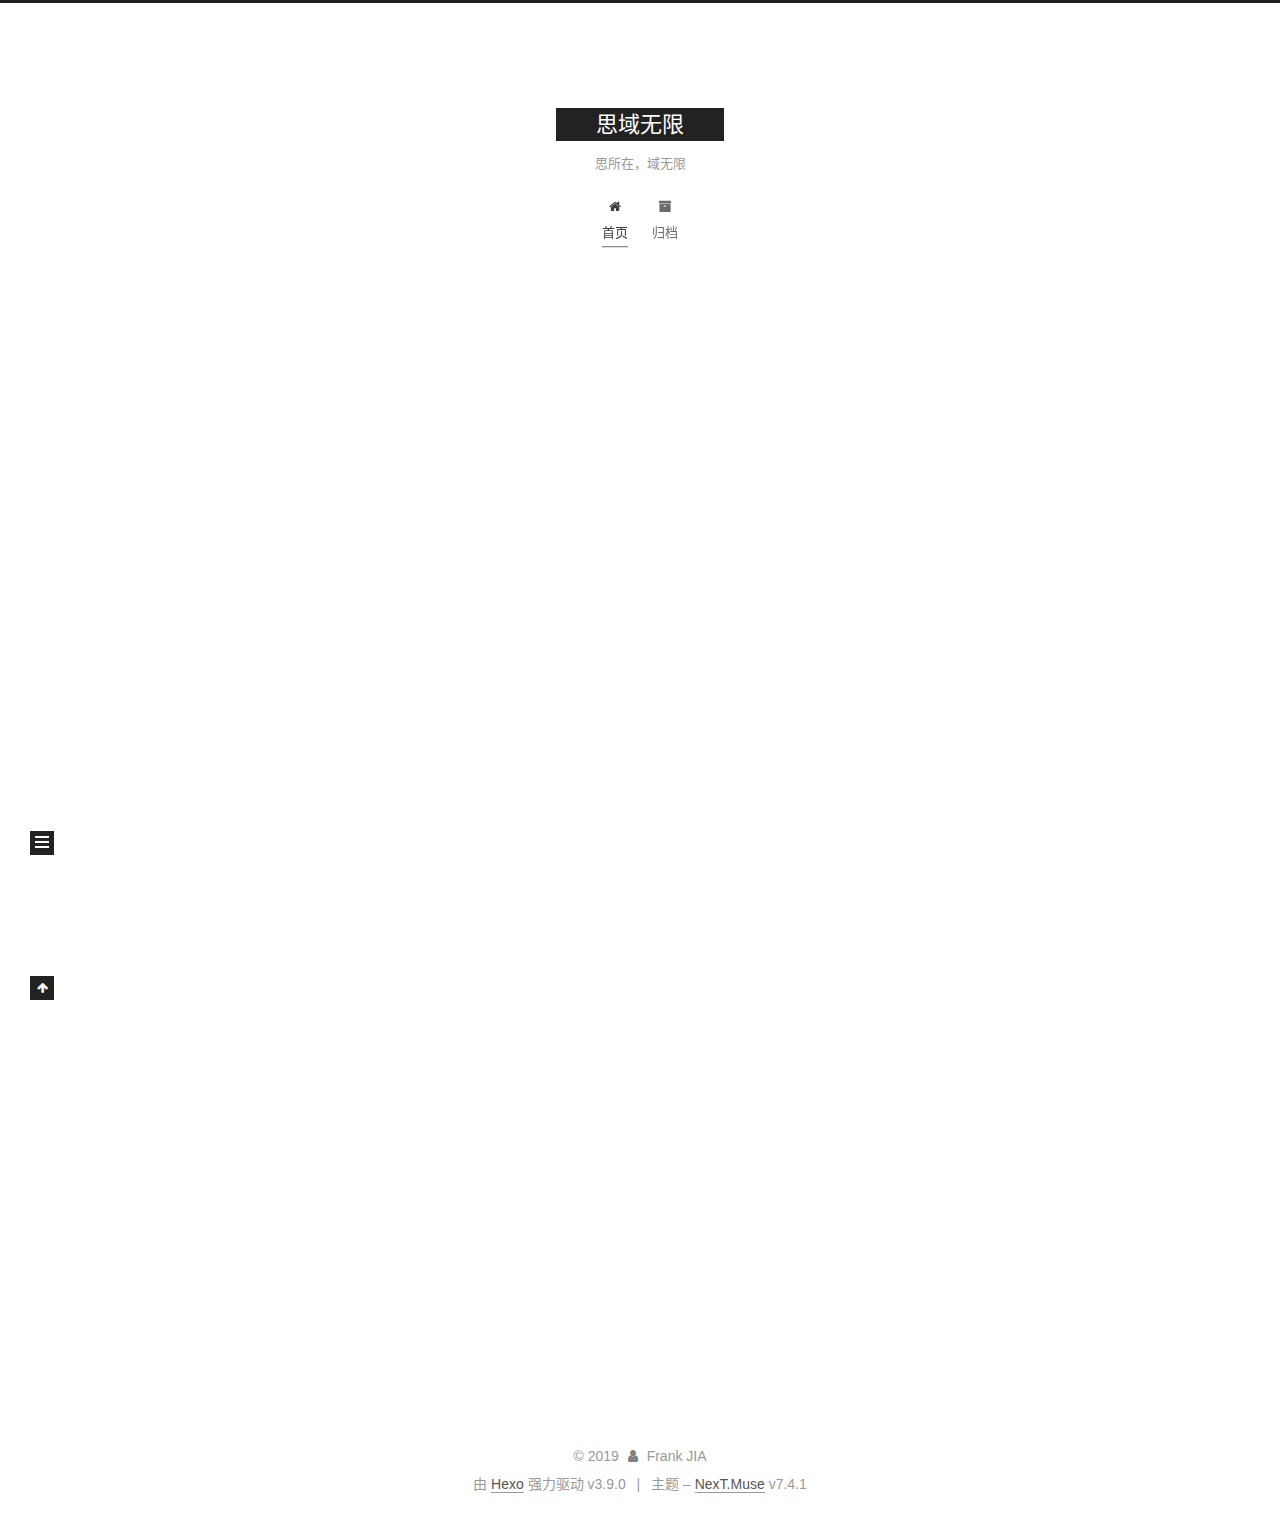
==== commit 56150921: "Site updated: 2019-10-08 13:35:31" ====
--- a/index.html
+++ b/index.html
@@ -56,12 +56,12 @@
 </script>
 
   <meta property="og:type" content="website">
-<meta property="og:title" content="Frank JIA&#39;s Homepage">
+<meta property="og:title" content="思域无限">
 <meta property="og:url" content="http://yoursite.com/index.html">
-<meta property="og:site_name" content="Frank JIA&#39;s Homepage">
+<meta property="og:site_name" content="思域无限">
 <meta property="og:locale" content="zh-CN">
 <meta name="twitter:card" content="summary">
-<meta name="twitter:title" content="Frank JIA&#39;s Homepage">
+<meta name="twitter:title" content="思域无限">
   <link rel="canonical" href="http://yoursite.com/">
 
 
@@ -76,7 +76,7 @@
   };
 </script>
 
-  <title>Frank JIA's Homepage</title>
+  <title>思域无限</title>
   
 
 
@@ -123,11 +123,11 @@
     <div>
       <a href="/" class="brand" rel="start">
         <span class="logo-line-before"><i></i></span>
-        <span class="site-title">Frank JIA's Homepage</span>
+        <span class="site-title">思域无限</span>
         <span class="logo-line-after"><i></i></span>
       </a>
     </div>
-        <p class="site-subtitle">Stay Foolish</p>
+        <p class="site-subtitle">思所在，域无限</p>
       
   </div>
 
@@ -201,7 +201,7 @@
     </span>
 
     <span hidden itemprop="publisher" itemscope itemtype="http://schema.org/Organization">
-      <meta itemprop="name" content="Frank JIA's Homepage">
+      <meta itemprop="name" content="思域无限">
     </span>
       <header class="post-header">
         <h1 class="post-title" itemprop="name headline">
--- a/css/main.css
+++ b/css/main.css
@@ -1156,7 +1156,7 @@
 }
 .links-of-author a::before,
 .links-of-author span.exturl::before {
-  background: #c767af;
+  background: #cca8f5;
   border-radius: 50%;
   content: ' ';
   display: inline-block;
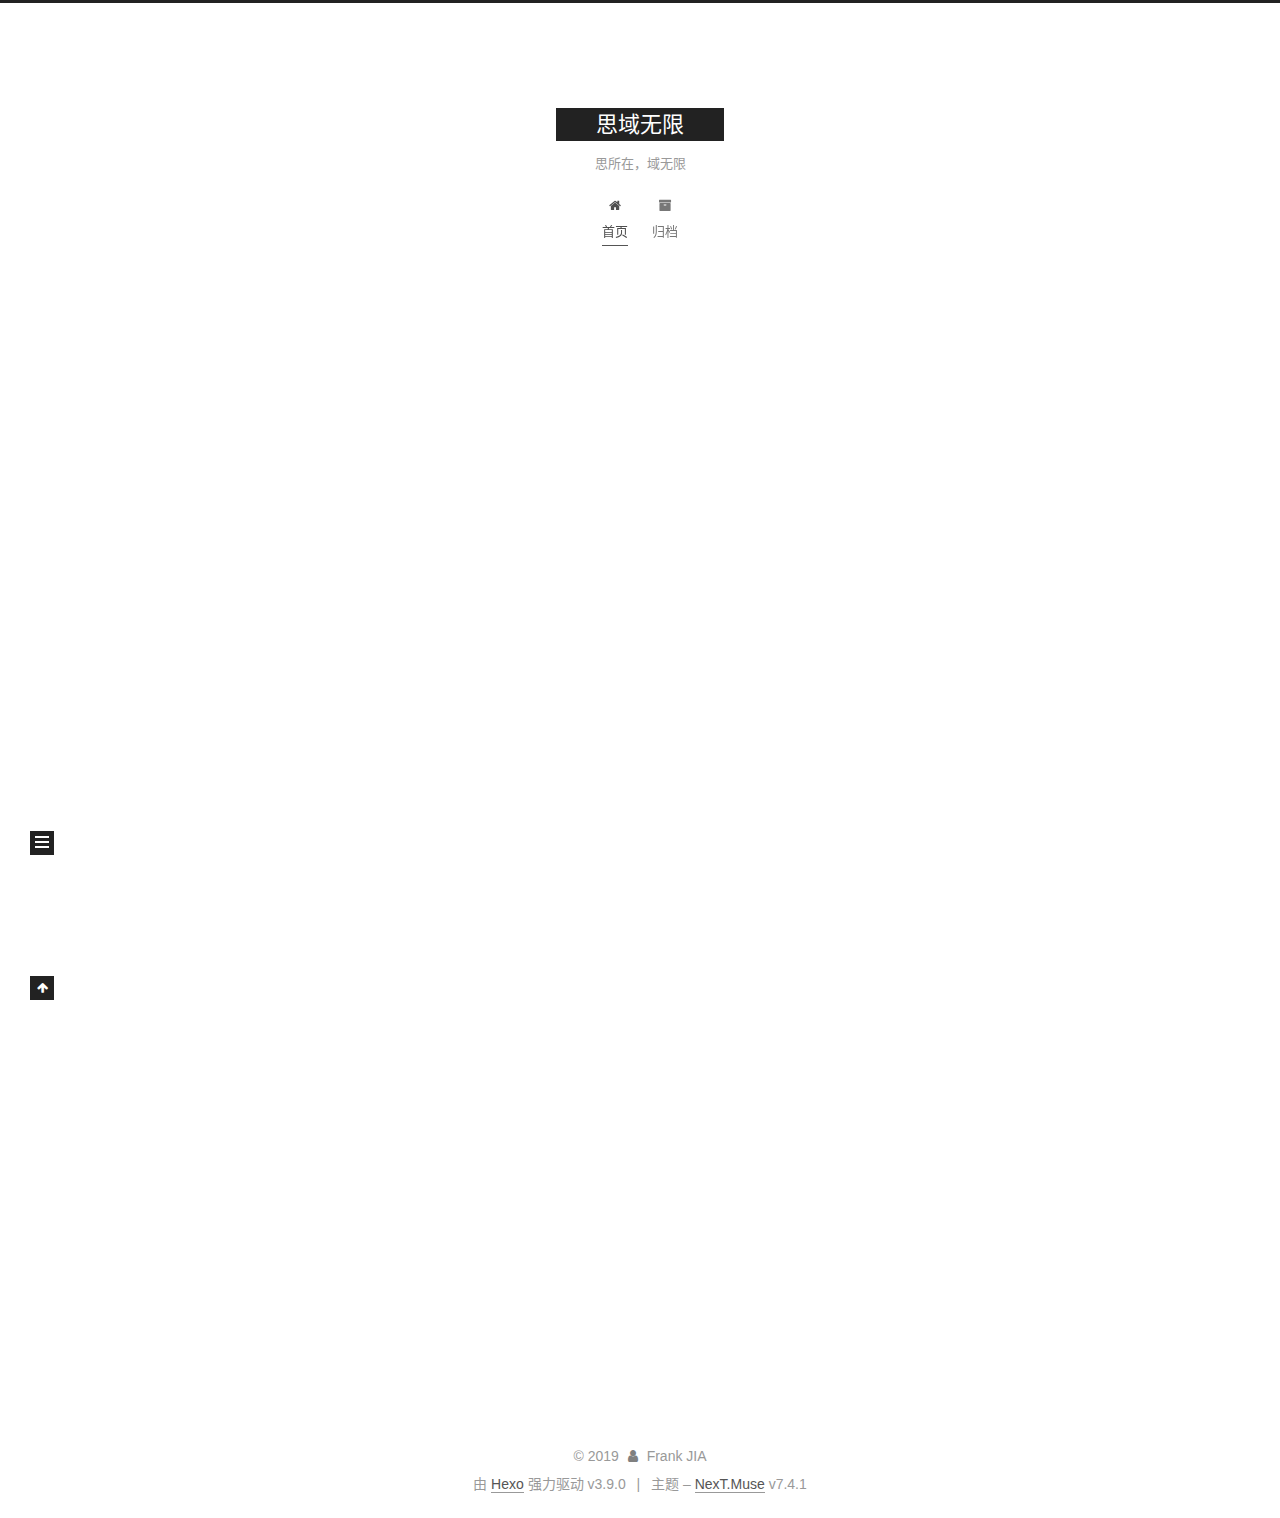
==== commit f276159e: "Site updated: 2019-10-08 13:54:41" ====
--- a/index.html
+++ b/index.html
@@ -14,6 +14,7 @@
   <link rel="icon" type="image/png" sizes="32x32" href="/images/favicon-32x32-next.png?v=7.4.1">
   <link rel="icon" type="image/png" sizes="16x16" href="/images/favicon-16x16-next.png?v=7.4.1">
   <link rel="mask-icon" href="/images/logo.svg?v=7.4.1" color="#222">
+  <link rel="alternate" href="/atom.xml" title="思域无限" type="application/atom+xml">
 
 <link rel="stylesheet" href="/css/main.css?v=7.4.1">
 
@@ -320,6 +321,11 @@
     
   </nav>
 </div>
+  <div class="feed-link motion-element">
+    <a href="/atom.xml" rel="alternate">
+      <i class="fa fa-rss"></i>RSS
+    </a>
+  </div>
 
 
 
